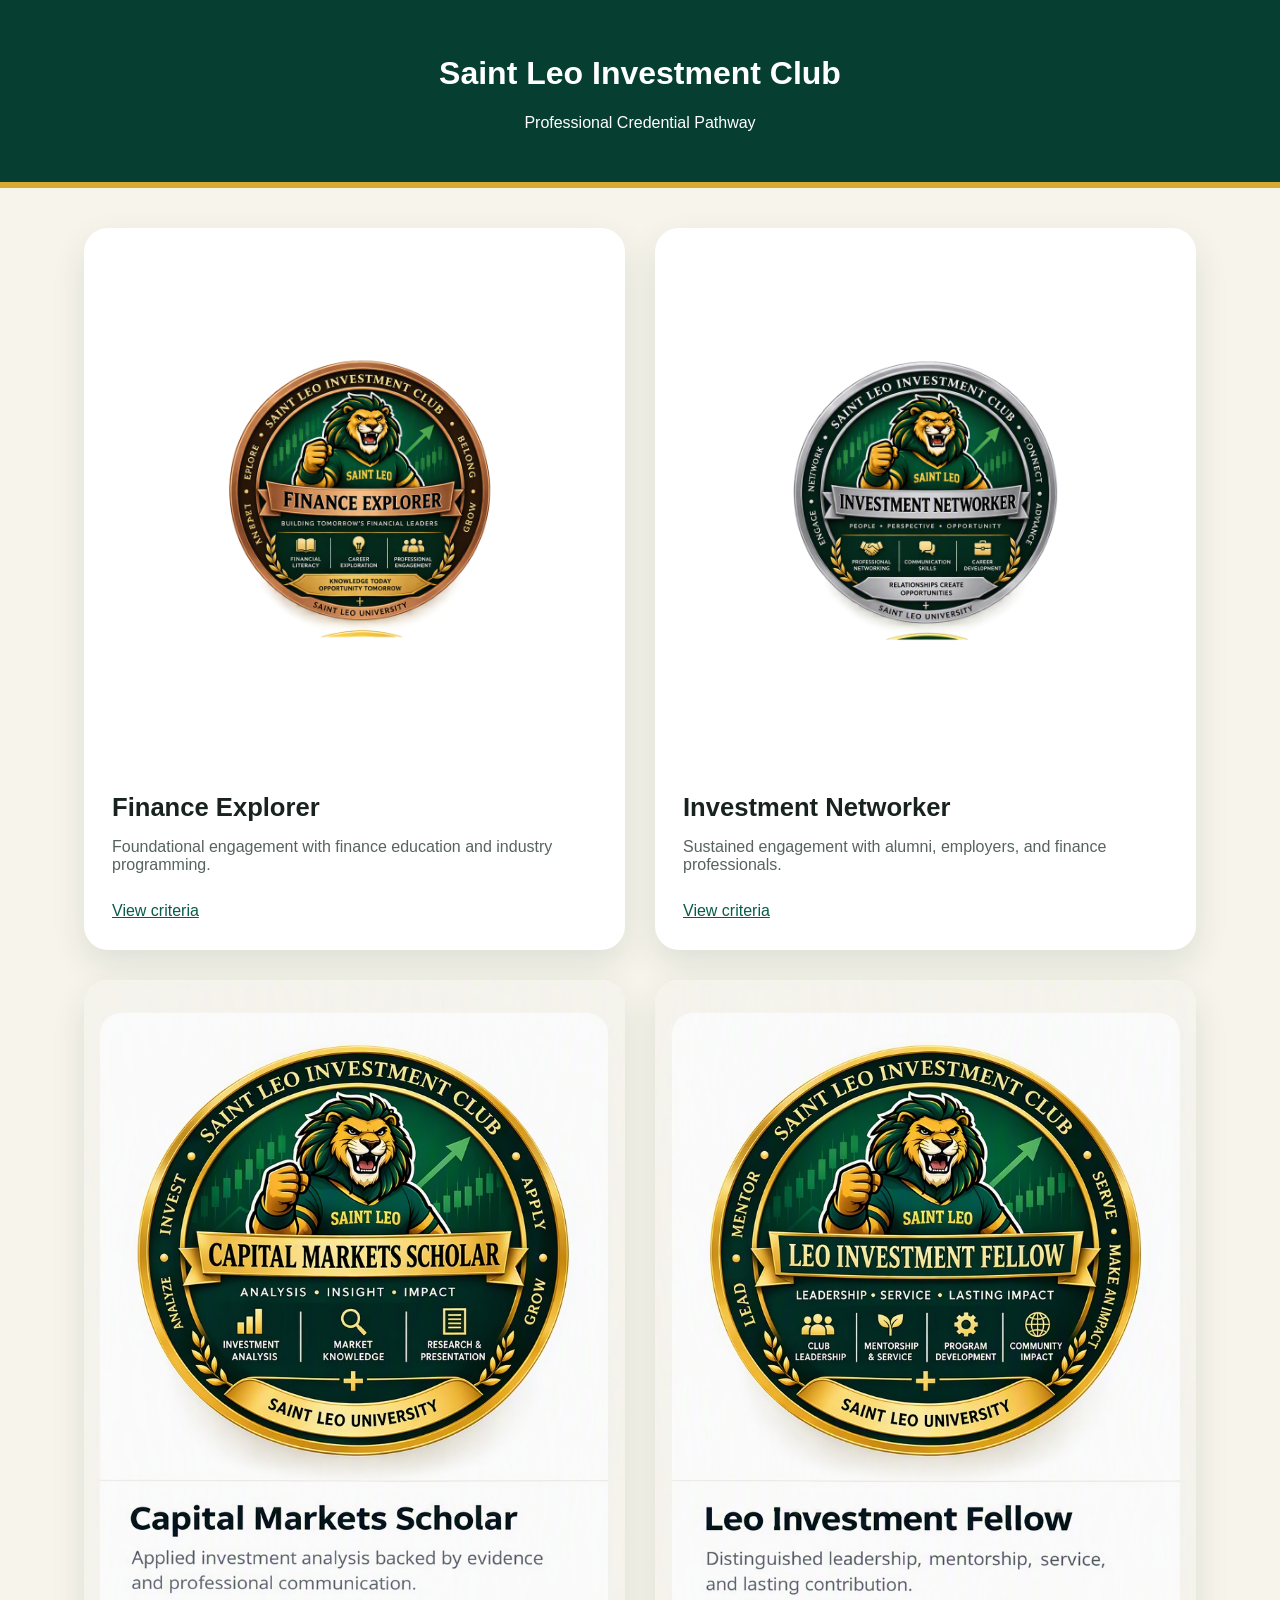
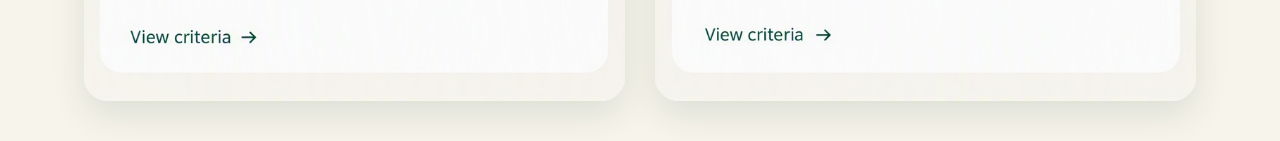
==== index.html @ 8f91372f "Add files via upload" ====
<!doctype html><html><head><meta charset="utf-8"><meta name="viewport" content="width=device-width,initial-scale=1"><title>Saint Leo Investment Club Credentials</title><link rel="stylesheet" href="assets/css/style.css?v=31"></head><body><header class="site-header"><h1>Saint Leo Investment Club</h1><p>Professional Credential Pathway</p></header><main><div class="credential-grid">
<article class="credential-card"><img src="assets/badges/finance-explorer-display-v31.png" alt="Finance Explorer"><div class="copy"><h3>Finance Explorer</h3><p>Foundational engagement with finance education and industry programming.</p><a href="criteria/finance-explorer.html">View criteria</a></div></article>
<article class="credential-card"><img src="assets/badges/investment-networker-display-v31.png" alt="Investment Networker"><div class="copy"><h3>Investment Networker</h3><p>Sustained engagement with alumni, employers, and finance professionals.</p><a href="criteria/investment-networker.html">View criteria</a></div></article>
<article class="credential-card"><a href="criteria/capital-markets-scholar.html"><img src="assets/badges/capital-markets-scholar-card-v31.jpg" alt="Capital Markets Scholar"></a></article>
<article class="credential-card"><a href="criteria/leo-investment-fellow.html"><img src="assets/badges/leo-investment-fellow-card-v31.jpg" alt="Leo Investment Fellow"></a></article>
</div></main></body></html>
---- assets/css/style.css ----
:root{--green:#063f31;--gold:#d8aa32;--cream:#f7f4eb;--ink:#18231f}*{box-sizing:border-box}body{margin:0;font-family:Arial,sans-serif;color:var(--ink);background:var(--cream)}a{color:#075c47}.site-header{background:var(--green);color:#fff;padding:34px 24px;text-align:center;border-bottom:6px solid var(--gold)}main{max-width:1160px;margin:auto;padding:40px 24px}.credential-grid{display:grid;grid-template-columns:repeat(2,minmax(0,1fr));gap:30px}.credential-card{background:#fff;border-radius:24px;overflow:hidden;box-shadow:0 14px 34px #063f311c}.credential-card img{display:block;width:100%;height:auto}.credential-card .copy{padding:24px 28px 30px}.credential-card h3{font-size:1.6rem;margin:0 0 10px}.credential-card p{color:#56635e;min-height:48px}.credential-page{display:grid;grid-template-columns:minmax(280px,44%) 1fr;gap:34px;align-items:center}.badge-panel img{width:100%;height:auto;display:block}.record-panel{background:var(--green);color:#fff;border-left:8px solid var(--gold);border-radius:0 28px 28px 0;padding:42px}.record-panel h1{font-family:Georgia,serif;font-size:clamp(2rem,4vw,3.4rem);margin:10px 0 28px}.label{color:var(--gold);font-weight:800;letter-spacing:.04em;text-transform:uppercase}.value{font-size:1.35rem;margin:6px 0 24px}.verification{display:grid;grid-template-columns:1fr 210px;gap:24px;align-items:center}.status{border:4px solid var(--gold);border-radius:18px;padding:26px}.status strong{font-size:2.2rem}.qr{background:#fff;border:4px solid var(--gold);border-radius:18px;padding:14px}.qr img{width:100%}.criteria{background:#fff;border-radius:20px;padding:36px;box-shadow:0 12px 28px #063f3115}.back{display:inline-block;margin-top:20px}@media(max-width:760px){.credential-grid,.credential-page,.verification{grid-template-columns:1fr}.record-panel{border-left:0;border-top:8px solid var(--gold);border-radius:0 0 24px 24px}}
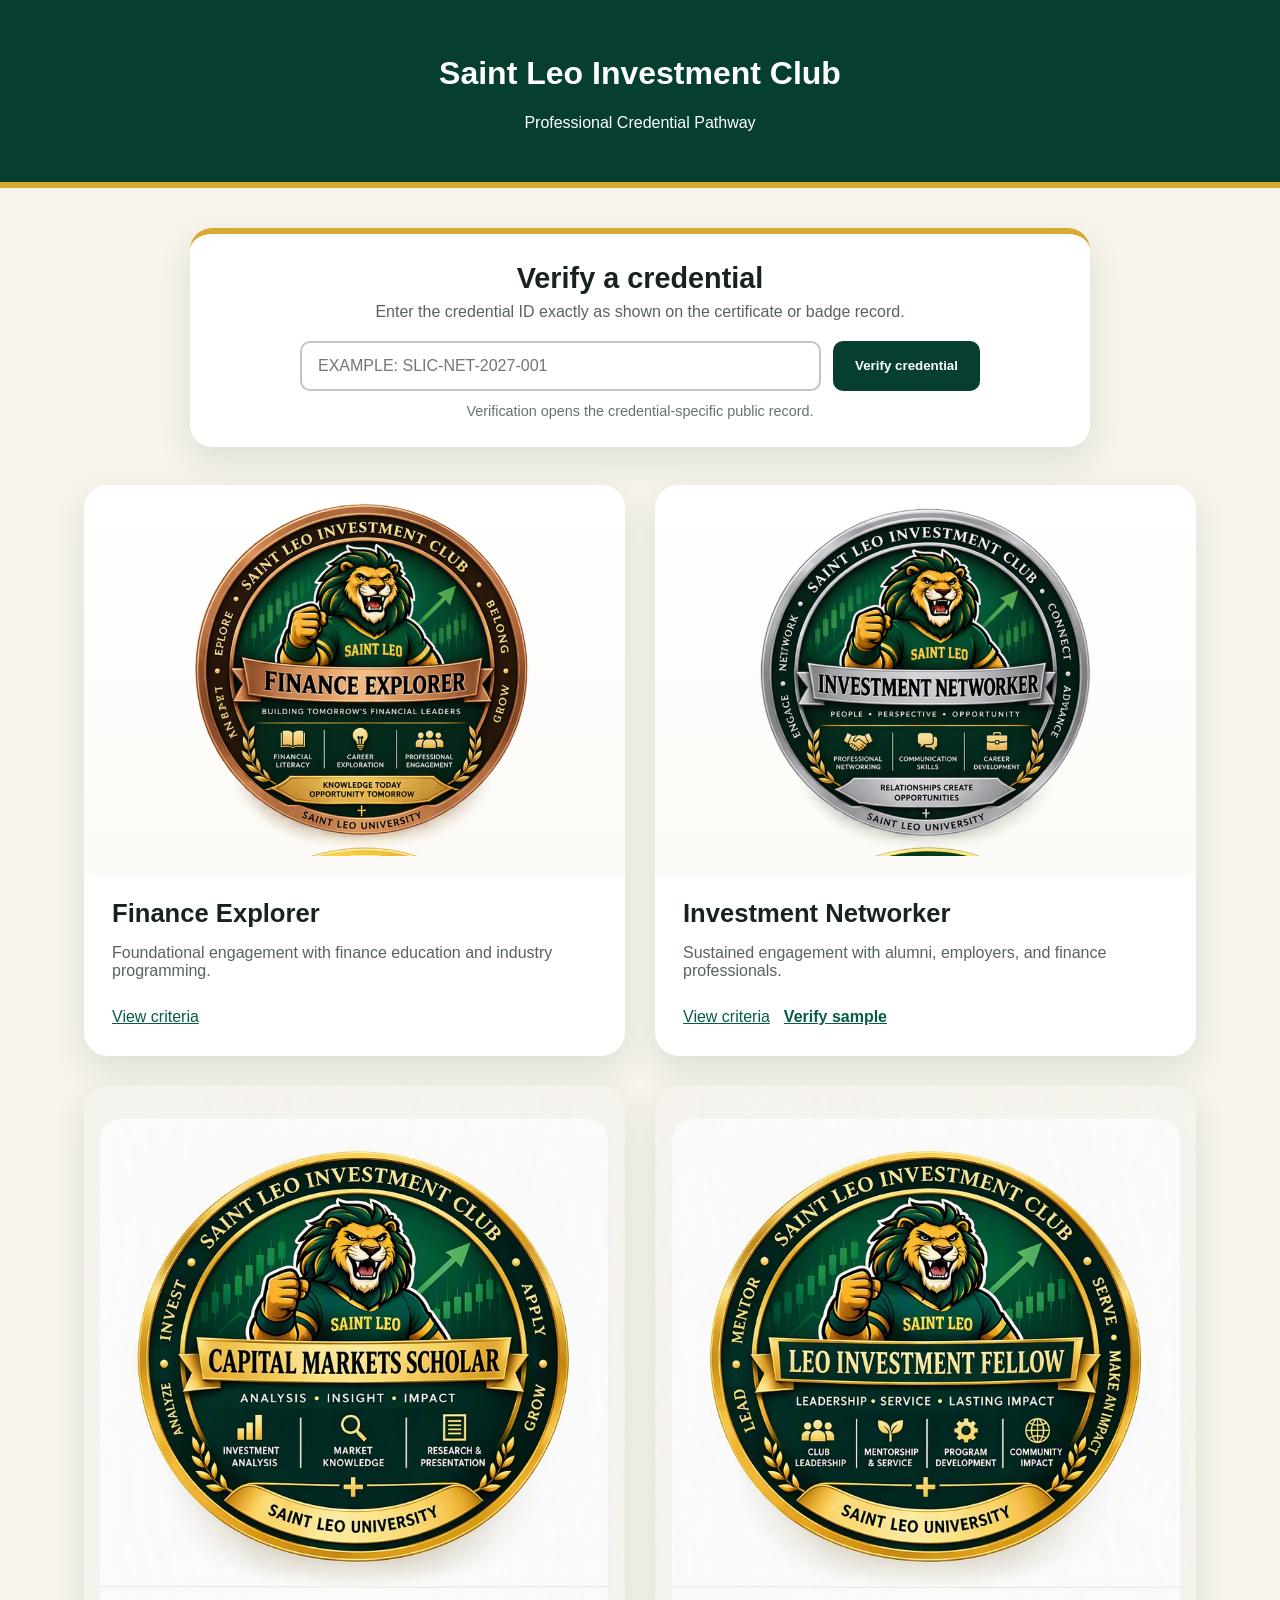
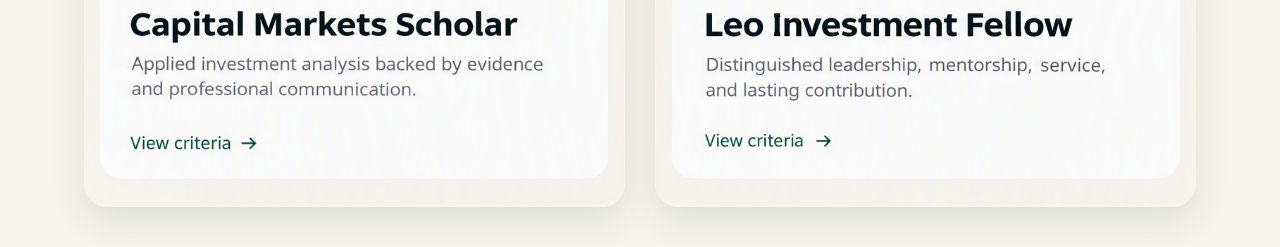
==== commit 4365e32e: "Add files via upload" ====
--- a/index.html
+++ b/index.html
@@ -1,6 +1,7 @@
-<!doctype html><html><head><meta charset="utf-8"><meta name="viewport" content="width=device-width,initial-scale=1"><title>Saint Leo Investment Club Credentials</title><link rel="stylesheet" href="assets/css/style.css?v=31"></head><body><header class="site-header"><h1>Saint Leo Investment Club</h1><p>Professional Credential Pathway</p></header><main><div class="credential-grid">
-<article class="credential-card"><img src="assets/badges/finance-explorer-display-v31.png" alt="Finance Explorer"><div class="copy"><h3>Finance Explorer</h3><p>Foundational engagement with finance education and industry programming.</p><a href="criteria/finance-explorer.html">View criteria</a></div></article>
-<article class="credential-card"><img src="assets/badges/investment-networker-display-v31.png" alt="Investment Networker"><div class="copy"><h3>Investment Networker</h3><p>Sustained engagement with alumni, employers, and finance professionals.</p><a href="criteria/investment-networker.html">View criteria</a></div></article>
-<article class="credential-card"><a href="criteria/capital-markets-scholar.html"><img src="assets/badges/capital-markets-scholar-card-v31.jpg" alt="Capital Markets Scholar"></a></article>
-<article class="credential-card"><a href="criteria/leo-investment-fellow.html"><img src="assets/badges/leo-investment-fellow-card-v31.jpg" alt="Leo Investment Fellow"></a></article>
-</div></main></body></html>
+<!DOCTYPE html>
+<html><head><meta charset="utf-8"/><meta content="width=device-width,initial-scale=1" name="viewport"/><title>Saint Leo Investment Club Credentials</title><link href="assets/css/style.css?v=31" rel="stylesheet"/></head><body><header class="site-header"><h1>Saint Leo Investment Club</h1><p>Professional Credential Pathway</p></header><main><section aria-labelledby="verify-title" class="verify-panel"><h2 id="verify-title">Verify a credential</h2><p>Enter the credential ID exactly as shown on the certificate or badge record.</p><form class="verify-form" id="verify-form"><input aria-label="Credential ID" autocomplete="off" id="credential-id" name="credential-id" placeholder="Example: SLIC-NET-2027-001" required="required" type="text"/><button type="submit">Verify credential</button></form><span class="verify-help">Verification opens the credential-specific public record.</span></section><div class="credential-grid">
+<article class="credential-card credential-card--standard"><div class="badge-stage"><img alt="Finance Explorer" src="assets/badges/finance-explorer-display-v31.png"/></div><div class="copy"><h3>Finance Explorer</h3><p>Foundational engagement with finance education and industry programming.</p><a href="criteria/finance-explorer.html">View criteria</a></div></article>
+<article class="credential-card credential-card--standard"><div class="badge-stage"><img alt="Investment Networker" src="assets/badges/investment-networker-display-v31.png"/></div><div class="copy"><h3>Investment Networker</h3><p>Sustained engagement with alumni, employers, and finance professionals.</p><a href="criteria/investment-networker.html">View criteria</a><a class="verify-link" href="credentials/SLIC-NET-2027-001.html">Verify sample</a></div></article>
+<article class="credential-card"><a aria-label="Verify Capital Markets Scholar sample credential" href="credentials/SLIC-CMS-2027-001.html"><img alt="Capital Markets Scholar" src="assets/badges/capital-markets-scholar-card-v31.jpg"/></a></article>
+<article class="credential-card"><a href="criteria/leo-investment-fellow.html"><img alt="Leo Investment Fellow" src="assets/badges/leo-investment-fellow-card-v31.jpg"/></a></article>
+</div></main><script>document.getElementById('verify-form').addEventListener('submit',function(event){event.preventDefault();var id=document.getElementById('credential-id').value.trim().toUpperCase().replace(/[^A-Z0-9-]/g,'');if(id){window.location.href='credentials/'+encodeURIComponent(id)+'.html';}});</script></body></html>
--- a/assets/css/style.css
+++ b/assets/css/style.css
@@ -1 +1,2 @@
 :root{--green:#063f31;--gold:#d8aa32;--cream:#f7f4eb;--ink:#18231f}*{box-sizing:border-box}body{margin:0;font-family:Arial,sans-serif;color:var(--ink);background:var(--cream)}a{color:#075c47}.site-header{background:var(--green);color:#fff;padding:34px 24px;text-align:center;border-bottom:6px solid var(--gold)}main{max-width:1160px;margin:auto;padding:40px 24px}.credential-grid{display:grid;grid-template-columns:repeat(2,minmax(0,1fr));gap:30px}.credential-card{background:#fff;border-radius:24px;overflow:hidden;box-shadow:0 14px 34px #063f311c}.credential-card img{display:block;width:100%;height:auto}.credential-card .copy{padding:24px 28px 30px}.credential-card h3{font-size:1.6rem;margin:0 0 10px}.credential-card p{color:#56635e;min-height:48px}.credential-page{display:grid;grid-template-columns:minmax(280px,44%) 1fr;gap:34px;align-items:center}.badge-panel img{width:100%;height:auto;display:block}.record-panel{background:var(--green);color:#fff;border-left:8px solid var(--gold);border-radius:0 28px 28px 0;padding:42px}.record-panel h1{font-family:Georgia,serif;font-size:clamp(2rem,4vw,3.4rem);margin:10px 0 28px}.label{color:var(--gold);font-weight:800;letter-spacing:.04em;text-transform:uppercase}.value{font-size:1.35rem;margin:6px 0 24px}.verification{display:grid;grid-template-columns:1fr 210px;gap:24px;align-items:center}.status{border:4px solid var(--gold);border-radius:18px;padding:26px}.status strong{font-size:2.2rem}.qr{background:#fff;border:4px solid var(--gold);border-radius:18px;padding:14px}.qr img{width:100%}.criteria{background:#fff;border-radius:20px;padding:36px;box-shadow:0 12px 28px #063f3115}.back{display:inline-block;margin-top:20px}@media(max-width:760px){.credential-grid,.credential-page,.verification{grid-template-columns:1fr}.record-panel{border-left:0;border-top:8px solid var(--gold);border-radius:0 0 24px 24px}}
+.credential-card--standard .badge-stage{height:390px;display:flex;align-items:center;justify-content:center;padding:10px;background:linear-gradient(180deg,#fff 0%,#fbfaf6 100%)}.credential-card--standard .badge-stage img{width:365px;height:365px;max-width:100%;max-height:100%;object-fit:contain}.verify-panel{max-width:900px;margin:0 auto 38px;background:#fff;border-top:6px solid var(--gold);border-radius:22px;padding:28px 30px;box-shadow:0 14px 34px #063f311c;text-align:center}.verify-panel h2{margin:0 0 8px;font-size:1.8rem}.verify-panel p{margin:0 auto 20px;color:#56635e;max-width:650px}.verify-form{display:flex;gap:12px;max-width:680px;margin:auto}.verify-form input{flex:1;min-width:0;border:2px solid #bbc8c3;border-radius:10px;padding:14px 16px;font-size:1rem;text-transform:uppercase}.verify-form button{border:0;border-radius:10px;padding:14px 22px;background:var(--green);color:#fff;font-weight:800;cursor:pointer}.verify-help{display:block;margin-top:12px;font-size:.9rem;color:#66736e}.credential-card .verify-link{display:inline-block;margin-left:14px;font-weight:700}@media(max-width:760px){.credential-card--standard .badge-stage{height:min(92vw,390px)}.credential-card--standard .badge-stage img{width:min(86vw,365px);height:min(86vw,365px)}.verify-form{flex-direction:column}}
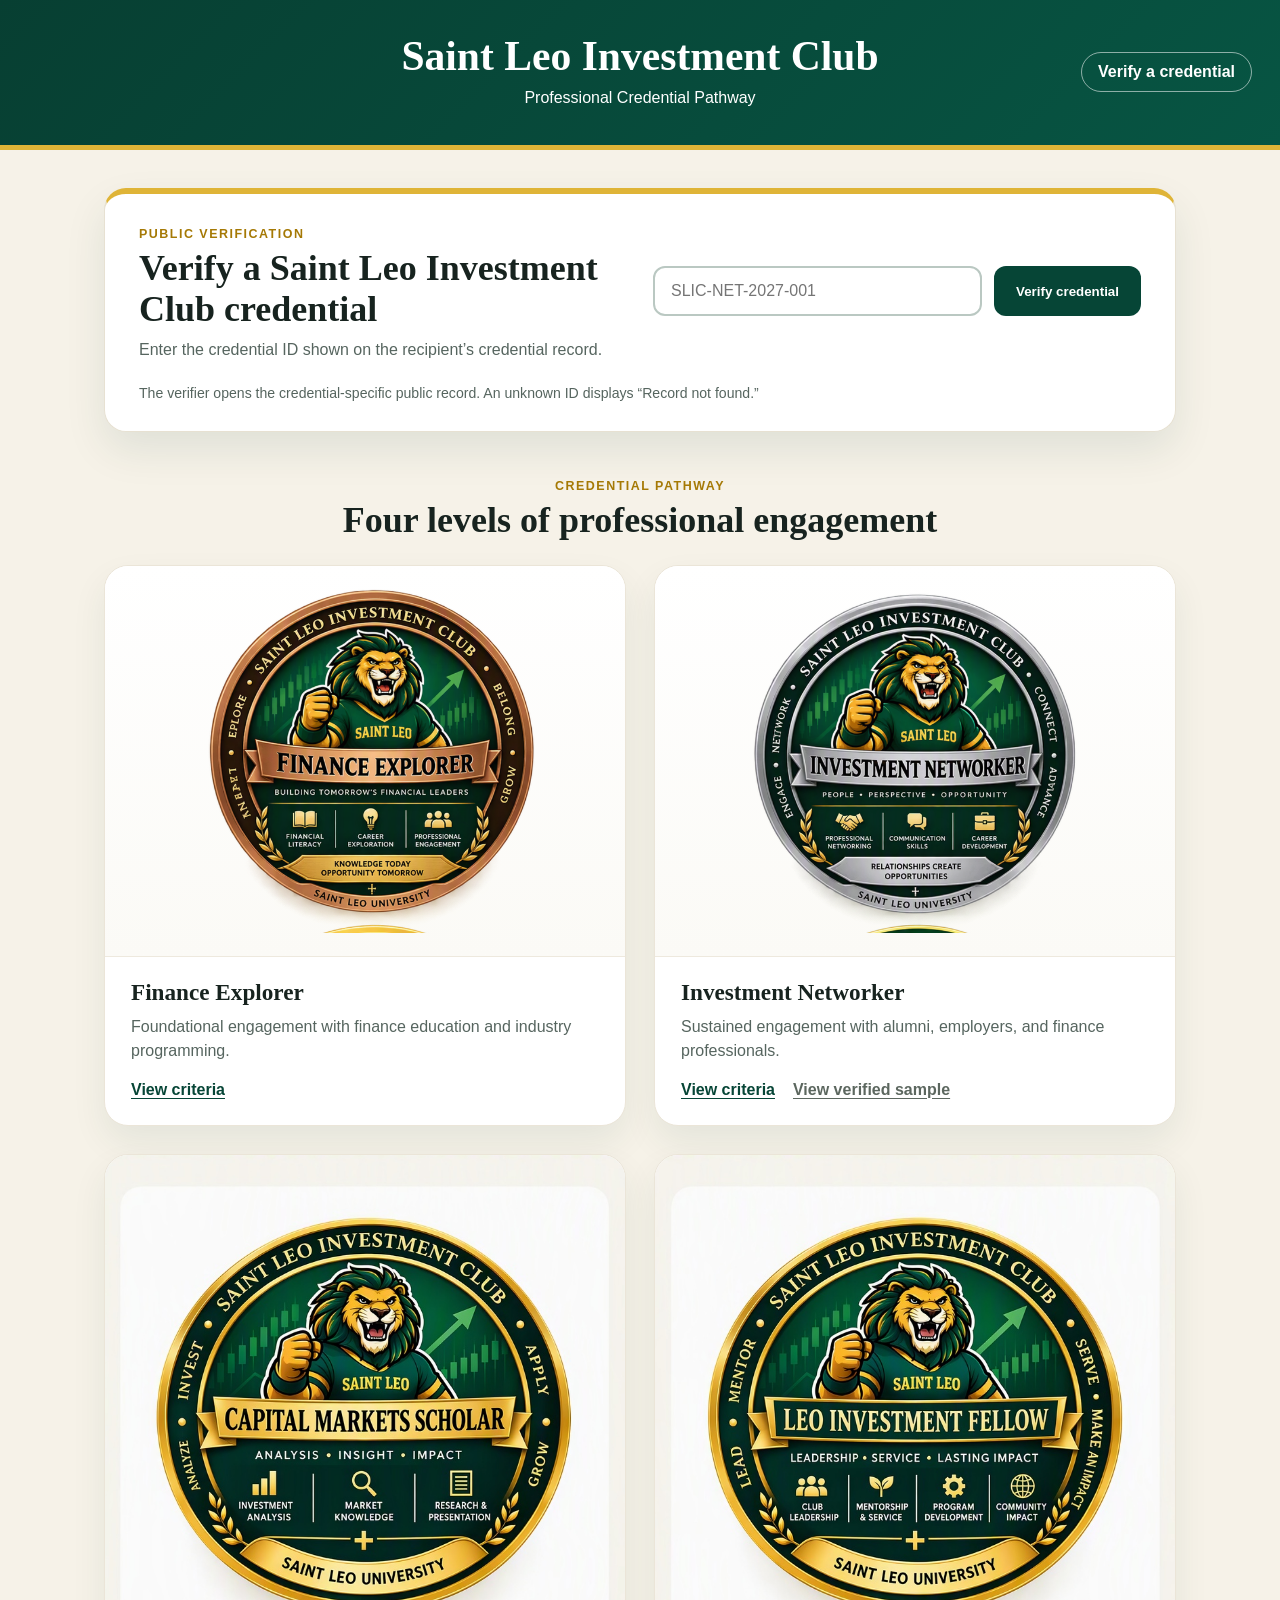
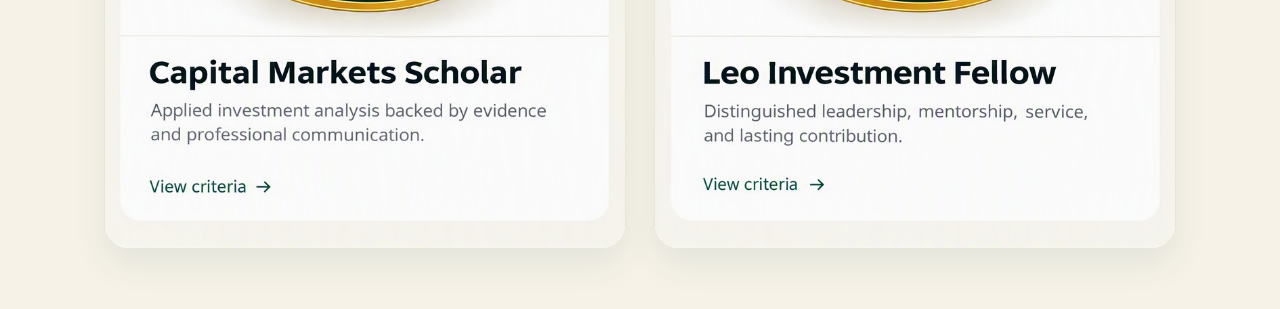
==== commit edd1026e: "Add files via upload" ====
--- a/index.html
+++ b/index.html
@@ -1,7 +1,11 @@
-<!DOCTYPE html>
-<html><head><meta charset="utf-8"/><meta content="width=device-width,initial-scale=1" name="viewport"/><title>Saint Leo Investment Club Credentials</title><link href="assets/css/style.css?v=31" rel="stylesheet"/></head><body><header class="site-header"><h1>Saint Leo Investment Club</h1><p>Professional Credential Pathway</p></header><main><section aria-labelledby="verify-title" class="verify-panel"><h2 id="verify-title">Verify a credential</h2><p>Enter the credential ID exactly as shown on the certificate or badge record.</p><form class="verify-form" id="verify-form"><input aria-label="Credential ID" autocomplete="off" id="credential-id" name="credential-id" placeholder="Example: SLIC-NET-2027-001" required="required" type="text"/><button type="submit">Verify credential</button></form><span class="verify-help">Verification opens the credential-specific public record.</span></section><div class="credential-grid">
-<article class="credential-card credential-card--standard"><div class="badge-stage"><img alt="Finance Explorer" src="assets/badges/finance-explorer-display-v31.png"/></div><div class="copy"><h3>Finance Explorer</h3><p>Foundational engagement with finance education and industry programming.</p><a href="criteria/finance-explorer.html">View criteria</a></div></article>
-<article class="credential-card credential-card--standard"><div class="badge-stage"><img alt="Investment Networker" src="assets/badges/investment-networker-display-v31.png"/></div><div class="copy"><h3>Investment Networker</h3><p>Sustained engagement with alumni, employers, and finance professionals.</p><a href="criteria/investment-networker.html">View criteria</a><a class="verify-link" href="credentials/SLIC-NET-2027-001.html">Verify sample</a></div></article>
-<article class="credential-card"><a aria-label="Verify Capital Markets Scholar sample credential" href="credentials/SLIC-CMS-2027-001.html"><img alt="Capital Markets Scholar" src="assets/badges/capital-markets-scholar-card-v31.jpg"/></a></article>
-<article class="credential-card"><a href="criteria/leo-investment-fellow.html"><img alt="Leo Investment Fellow" src="assets/badges/leo-investment-fellow-card-v31.jpg"/></a></article>
-</div></main><script>document.getElementById('verify-form').addEventListener('submit',function(event){event.preventDefault();var id=document.getElementById('credential-id').value.trim().toUpperCase().replace(/[^A-Z0-9-]/g,'');if(id){window.location.href='credentials/'+encodeURIComponent(id)+'.html';}});</script></body></html>
+<!doctype html><html lang="en"><head><meta charset="utf-8"><meta name="viewport" content="width=device-width,initial-scale=1"><title>Saint Leo Investment Club Credentials</title><link rel="stylesheet" href="assets/css/style.css?v=34"></head><body>
+<header class="site-header"><h1>Saint Leo Investment Club</h1><p>Professional Credential Pathway</p><a class="header-verify" href="verify.html">Verify a credential</a></header>
+<main>
+<section class="verify-hero" aria-labelledby="verify-heading"><div><span class="eyebrow">Public verification</span><h2 id="verify-heading">Verify a Saint Leo Investment Club credential</h2><p>Enter the credential ID shown on the recipient’s credential record.</p></div><form class="verify-form" id="verify-form"><label class="sr-only" for="credential-id">Credential ID</label><input id="credential-id" name="credential-id" type="text" placeholder="SLIC-NET-2027-001" autocomplete="off" required><button type="submit">Verify credential</button></form><p class="verify-note" id="verify-note">The verifier opens the credential-specific public record. An unknown ID displays “Record not found.”</p></section>
+<section class="pathway" aria-labelledby="pathway-heading"><div class="section-heading"><span class="eyebrow">Credential pathway</span><h2 id="pathway-heading">Four levels of professional engagement</h2></div><div class="credential-grid">
+<article class="credential-card top-card"><div class="badge-stage"><img class="badge badge-finance" src="assets/badges/finance-explorer-display-v31.png" alt="Finance Explorer badge"></div><div class="copy"><h3>Finance Explorer</h3><p>Foundational engagement with finance education and industry programming.</p><div class="card-actions"><a href="criteria/finance-explorer.html">View criteria</a></div></div></article>
+<article class="credential-card top-card"><div class="badge-stage"><img class="badge badge-networker" src="assets/badges/investment-networker-display-v31.png" alt="Investment Networker badge"></div><div class="copy"><h3>Investment Networker</h3><p>Sustained engagement with alumni, employers, and finance professionals.</p><div class="card-actions"><a href="criteria/investment-networker.html">View criteria</a><a class="secondary" href="credentials/SLIC-NET-2027-001.html">View verified sample</a></div></div></article>
+<article class="credential-card artwork-card"><a href="credentials/SLIC-CMS-2027-001.html" aria-label="View verified Capital Markets Scholar sample"><img src="assets/badges/capital-markets-scholar-card-v31.jpg" alt="Capital Markets Scholar credential card"></a></article>
+<article class="credential-card artwork-card"><a href="criteria/leo-investment-fellow.html"><img src="assets/badges/leo-investment-fellow-card-v31.jpg" alt="Leo Investment Fellow credential card"></a></article>
+</div></section></main>
+<script>document.getElementById('verify-form').addEventListener('submit',function(e){e.preventDefault();const id=document.getElementById('credential-id').value.trim().toUpperCase().replace(/[^A-Z0-9-]/g,'');if(id){location.href='credentials/'+encodeURIComponent(id)+'.html';}});</script></body></html>
--- a/assets/css/style.css
+++ b/assets/css/style.css
@@ -1,2 +1 @@
-:root{--green:#063f31;--gold:#d8aa32;--cream:#f7f4eb;--ink:#18231f}*{box-sizing:border-box}body{margin:0;font-family:Arial,sans-serif;color:var(--ink);background:var(--cream)}a{color:#075c47}.site-header{background:var(--green);color:#fff;padding:34px 24px;text-align:center;border-bottom:6px solid var(--gold)}main{max-width:1160px;margin:auto;padding:40px 24px}.credential-grid{display:grid;grid-template-columns:repeat(2,minmax(0,1fr));gap:30px}.credential-card{background:#fff;border-radius:24px;overflow:hidden;box-shadow:0 14px 34px #063f311c}.credential-card img{display:block;width:100%;height:auto}.credential-card .copy{padding:24px 28px 30px}.credential-card h3{font-size:1.6rem;margin:0 0 10px}.credential-card p{color:#56635e;min-height:48px}.credential-page{display:grid;grid-template-columns:minmax(280px,44%) 1fr;gap:34px;align-items:center}.badge-panel img{width:100%;height:auto;display:block}.record-panel{background:var(--green);color:#fff;border-left:8px solid var(--gold);border-radius:0 28px 28px 0;padding:42px}.record-panel h1{font-family:Georgia,serif;font-size:clamp(2rem,4vw,3.4rem);margin:10px 0 28px}.label{color:var(--gold);font-weight:800;letter-spacing:.04em;text-transform:uppercase}.value{font-size:1.35rem;margin:6px 0 24px}.verification{display:grid;grid-template-columns:1fr 210px;gap:24px;align-items:center}.status{border:4px solid var(--gold);border-radius:18px;padding:26px}.status strong{font-size:2.2rem}.qr{background:#fff;border:4px solid var(--gold);border-radius:18px;padding:14px}.qr img{width:100%}.criteria{background:#fff;border-radius:20px;padding:36px;box-shadow:0 12px 28px #063f3115}.back{display:inline-block;margin-top:20px}@media(max-width:760px){.credential-grid,.credential-page,.verification{grid-template-columns:1fr}.record-panel{border-left:0;border-top:8px solid var(--gold);border-radius:0 0 24px 24px}}
-.credential-card--standard .badge-stage{height:390px;display:flex;align-items:center;justify-content:center;padding:10px;background:linear-gradient(180deg,#fff 0%,#fbfaf6 100%)}.credential-card--standard .badge-stage img{width:365px;height:365px;max-width:100%;max-height:100%;object-fit:contain}.verify-panel{max-width:900px;margin:0 auto 38px;background:#fff;border-top:6px solid var(--gold);border-radius:22px;padding:28px 30px;box-shadow:0 14px 34px #063f311c;text-align:center}.verify-panel h2{margin:0 0 8px;font-size:1.8rem}.verify-panel p{margin:0 auto 20px;color:#56635e;max-width:650px}.verify-form{display:flex;gap:12px;max-width:680px;margin:auto}.verify-form input{flex:1;min-width:0;border:2px solid #bbc8c3;border-radius:10px;padding:14px 16px;font-size:1rem;text-transform:uppercase}.verify-form button{border:0;border-radius:10px;padding:14px 22px;background:var(--green);color:#fff;font-weight:800;cursor:pointer}.verify-help{display:block;margin-top:12px;font-size:.9rem;color:#66736e}.credential-card .verify-link{display:inline-block;margin-left:14px;font-weight:700}@media(max-width:760px){.credential-card--standard .badge-stage{height:min(92vw,390px)}.credential-card--standard .badge-stage img{width:min(86vw,365px);height:min(86vw,365px)}.verify-form{flex-direction:column}}
+:root{--green:#064536;--green2:#0b5a46;--gold:#dfb437;--cream:#f6f2e8;--ink:#17231f;--muted:#56655f;--white:#fff}*{box-sizing:border-box}html{scroll-behavior:smooth}body{margin:0;background:var(--cream);color:var(--ink);font-family:Inter,Arial,sans-serif}a{color:var(--green);font-weight:750;text-underline-offset:3px}.site-header{position:relative;background:linear-gradient(135deg,#073f32,#075543);color:#fff;text-align:center;padding:34px 24px 38px;border-bottom:5px solid var(--gold)}.site-header h1{margin:0;font:700 clamp(1.8rem,4vw,2.6rem)/1.1 Georgia,serif}.site-header p{margin:9px 0 0}.header-verify{position:absolute;right:28px;top:50%;transform:translateY(-50%);color:#fff;border:1px solid #ffffff8a;border-radius:999px;padding:10px 16px;text-decoration:none}main{max-width:1120px;margin:auto;padding:38px 24px 60px}.eyebrow{color:#a57905;font-size:.78rem;letter-spacing:.12em;text-transform:uppercase;font-weight:850}.verify-hero,.verify-page{background:#fff;border:1px solid #e7e1d2;border-top:6px solid var(--gold);border-radius:22px;box-shadow:0 18px 42px #063f3118;padding:30px 34px}.verify-hero{display:grid;grid-template-columns:1fr 1fr;gap:26px;align-items:center;margin-bottom:44px}.verify-hero h2,.verify-page h2,.section-heading h2{font:700 clamp(1.7rem,3vw,2.25rem)/1.15 Georgia,serif;margin:6px 0 10px}.verify-hero p,.verify-page p{color:var(--muted);margin:0}.verify-form{display:flex;gap:12px}.verify-form input{flex:1;min-width:0;border:2px solid #bac8c2;border-radius:12px;padding:14px 16px;font-size:1rem;text-transform:uppercase}.verify-form input:focus{outline:3px solid #dfb43755;border-color:var(--green)}.verify-form button{border:0;border-radius:12px;background:var(--green);color:#fff;font-weight:850;padding:14px 22px;cursor:pointer}.verify-note{grid-column:1/-1!important;font-size:.88rem!important}.verify-page{max-width:800px;margin:30px auto}.verify-page .verify-form{margin-top:24px}.section-heading{text-align:center;margin-bottom:24px}.credential-grid{display:grid;grid-template-columns:repeat(2,minmax(0,1fr));gap:28px}.credential-card{background:#fff;border:1px solid #ebe5d8;border-radius:24px;overflow:hidden;box-shadow:0 16px 35px #063f3113}.top-card{display:flex;flex-direction:column}.badge-stage{height:390px;display:flex;align-items:center;justify-content:center;padding:10px;background:linear-gradient(180deg,#fff,#fbfaf6)}.badge-stage .badge{display:block;object-fit:contain;width:360px;height:360px;max-width:96%;max-height:96%}.badge-stage .badge-networker{width:372px;height:372px}.copy{border-top:1px solid #eee9de;padding:22px 26px 26px}.copy h3{font:700 1.45rem/1.2 Georgia,serif;margin:0 0 8px}.copy p{color:var(--muted);line-height:1.5;min-height:48px;margin:0 0 18px}.card-actions{display:flex;gap:18px;flex-wrap:wrap}.card-actions .secondary{color:#5c675f}.artwork-card img{width:100%;height:auto;display:block}.credential-page{display:grid;grid-template-columns:minmax(300px,44%) 1fr;gap:34px;align-items:center}.badge-panel img{display:block;width:100%;height:auto}.record-panel{background:var(--green);color:#fff;padding:40px;border-left:8px solid var(--gold);border-radius:0 26px 26px 0}.record-panel h1{font:700 clamp(2rem,4vw,3.4rem)/1.1 Georgia,serif;margin:10px 0 28px}.label{color:var(--gold);font-weight:850;letter-spacing:.05em;text-transform:uppercase}.value{font-size:1.25rem;margin:6px 0 22px}.verification{display:grid;grid-template-columns:1fr 190px;gap:20px;align-items:center}.status{border:3px solid var(--gold);border-radius:16px;padding:24px}.status strong{font-size:2rem}.qr{background:#fff;border:3px solid var(--gold);border-radius:16px;padding:12px}.qr img{width:100%}.criteria{background:#fff;border-radius:20px;padding:36px;box-shadow:0 12px 28px #063f3115}.sr-only{position:absolute;width:1px;height:1px;padding:0;margin:-1px;overflow:hidden;clip:rect(0,0,0,0);white-space:nowrap;border:0}@media(max-width:820px){.header-verify{position:static;display:inline-block;transform:none;margin-top:18px}.verify-hero,.credential-grid,.credential-page,.verification{grid-template-columns:1fr}.verify-form{flex-direction:column}.badge-stage{height:min(92vw,390px)}.record-panel{border-left:0;border-top:8px solid var(--gold);border-radius:0 0 24px 24px}}
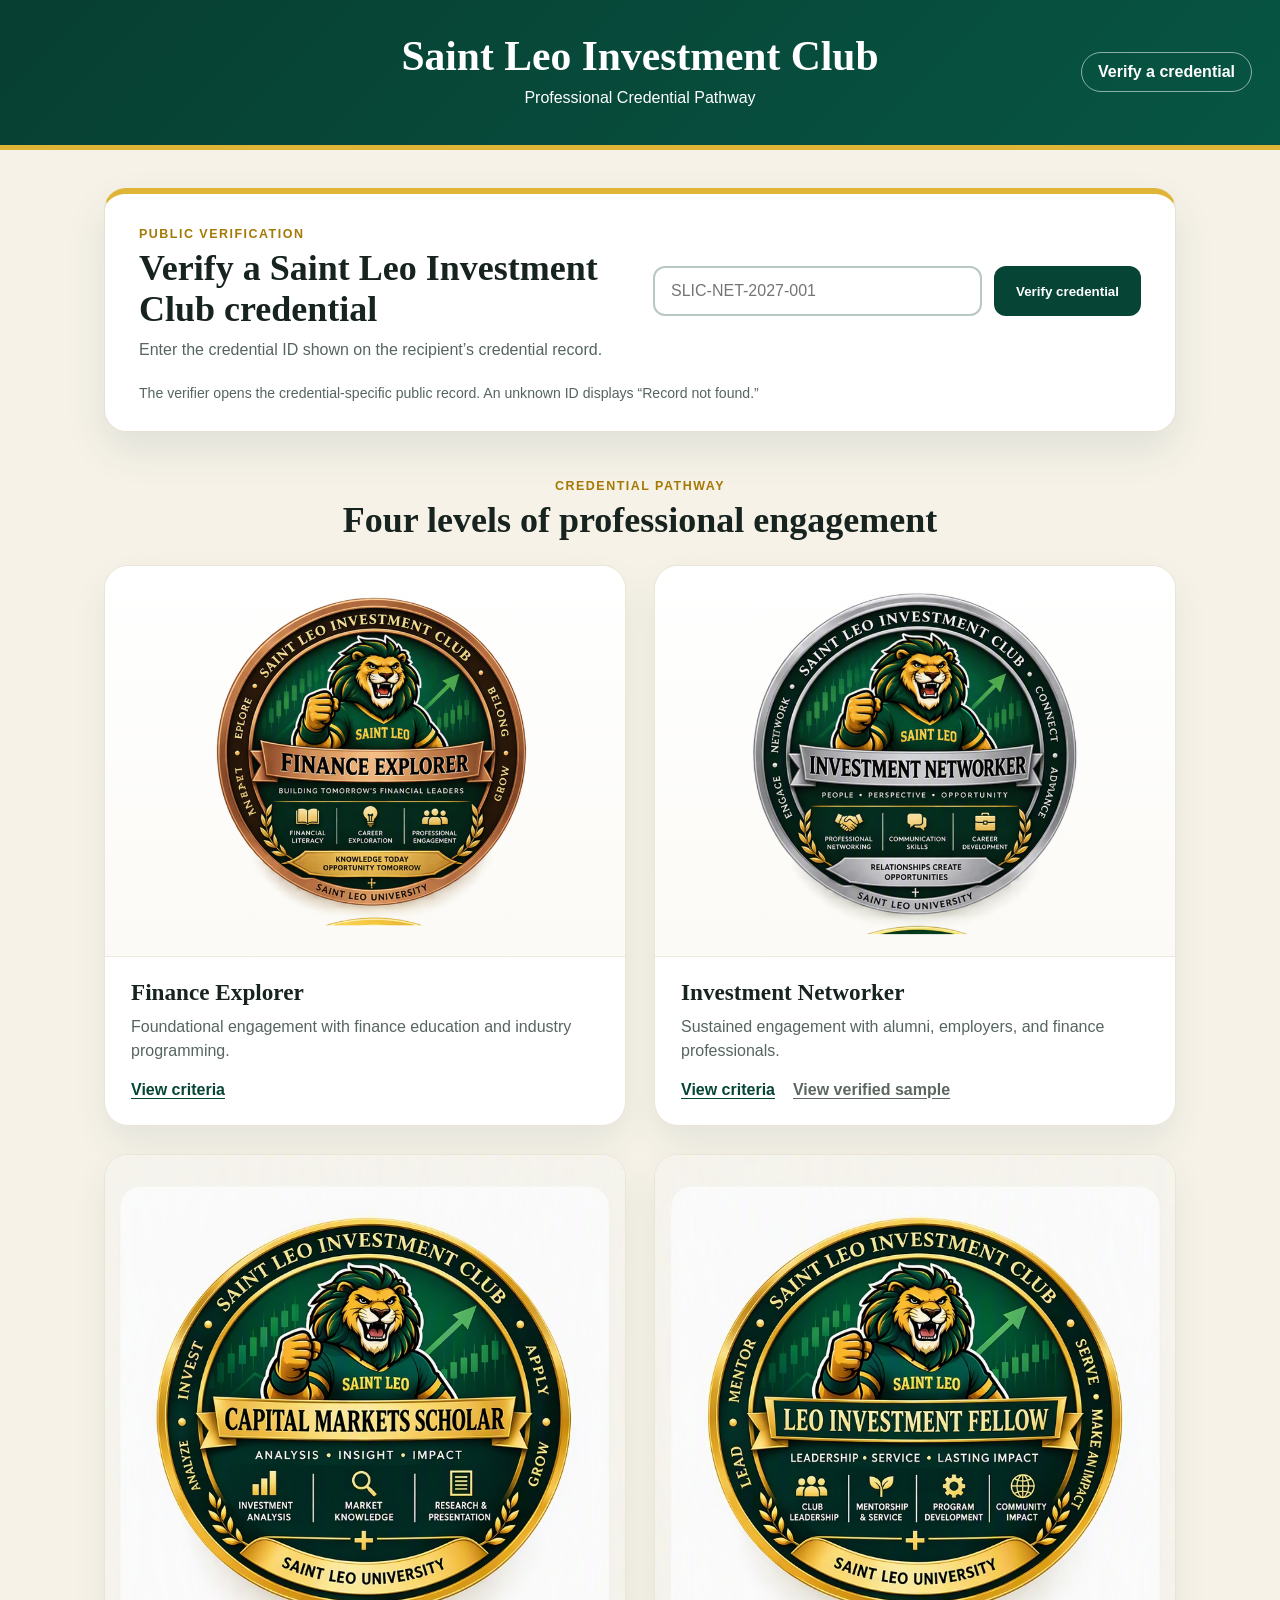
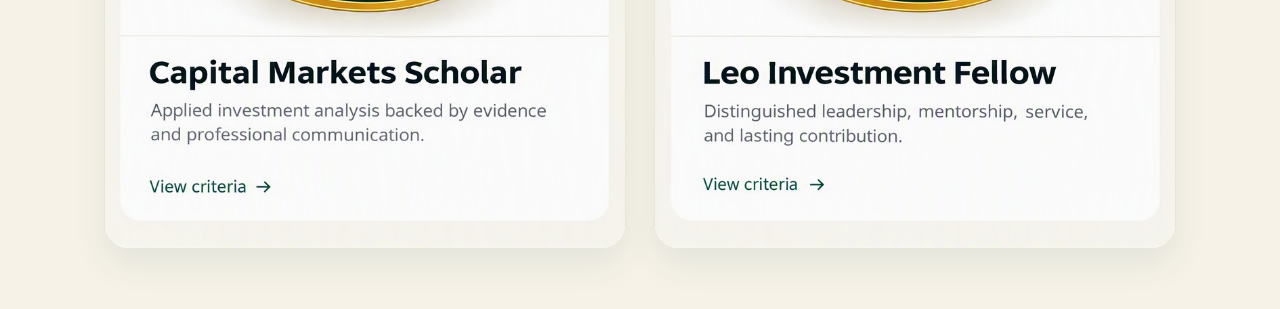
==== commit 01a51a9a: "Add files via upload" ====
--- a/index.html
+++ b/index.html
@@ -1,4 +1,4 @@
-<!doctype html><html lang="en"><head><meta charset="utf-8"><meta name="viewport" content="width=device-width,initial-scale=1"><title>Saint Leo Investment Club Credentials</title><link rel="stylesheet" href="assets/css/style.css?v=34"></head><body>
+<!doctype html><html lang="en"><head><meta charset="utf-8"><meta name="viewport" content="width=device-width,initial-scale=1"><title>Saint Leo Investment Club Credentials</title><link rel="stylesheet" href="assets/css/style.css?v=35"></head><body>
 <header class="site-header"><h1>Saint Leo Investment Club</h1><p>Professional Credential Pathway</p><a class="header-verify" href="verify.html">Verify a credential</a></header>
 <main>
 <section class="verify-hero" aria-labelledby="verify-heading"><div><span class="eyebrow">Public verification</span><h2 id="verify-heading">Verify a Saint Leo Investment Club credential</h2><p>Enter the credential ID shown on the recipient’s credential record.</p></div><form class="verify-form" id="verify-form"><label class="sr-only" for="credential-id">Credential ID</label><input id="credential-id" name="credential-id" type="text" placeholder="SLIC-NET-2027-001" autocomplete="off" required><button type="submit">Verify credential</button></form><p class="verify-note" id="verify-note">The verifier opens the credential-specific public record. An unknown ID displays “Record not found.”</p></section>
--- a/assets/css/style.css
+++ b/assets/css/style.css
@@ -1 +1,5 @@
 :root{--green:#064536;--green2:#0b5a46;--gold:#dfb437;--cream:#f6f2e8;--ink:#17231f;--muted:#56655f;--white:#fff}*{box-sizing:border-box}html{scroll-behavior:smooth}body{margin:0;background:var(--cream);color:var(--ink);font-family:Inter,Arial,sans-serif}a{color:var(--green);font-weight:750;text-underline-offset:3px}.site-header{position:relative;background:linear-gradient(135deg,#073f32,#075543);color:#fff;text-align:center;padding:34px 24px 38px;border-bottom:5px solid var(--gold)}.site-header h1{margin:0;font:700 clamp(1.8rem,4vw,2.6rem)/1.1 Georgia,serif}.site-header p{margin:9px 0 0}.header-verify{position:absolute;right:28px;top:50%;transform:translateY(-50%);color:#fff;border:1px solid #ffffff8a;border-radius:999px;padding:10px 16px;text-decoration:none}main{max-width:1120px;margin:auto;padding:38px 24px 60px}.eyebrow{color:#a57905;font-size:.78rem;letter-spacing:.12em;text-transform:uppercase;font-weight:850}.verify-hero,.verify-page{background:#fff;border:1px solid #e7e1d2;border-top:6px solid var(--gold);border-radius:22px;box-shadow:0 18px 42px #063f3118;padding:30px 34px}.verify-hero{display:grid;grid-template-columns:1fr 1fr;gap:26px;align-items:center;margin-bottom:44px}.verify-hero h2,.verify-page h2,.section-heading h2{font:700 clamp(1.7rem,3vw,2.25rem)/1.15 Georgia,serif;margin:6px 0 10px}.verify-hero p,.verify-page p{color:var(--muted);margin:0}.verify-form{display:flex;gap:12px}.verify-form input{flex:1;min-width:0;border:2px solid #bac8c2;border-radius:12px;padding:14px 16px;font-size:1rem;text-transform:uppercase}.verify-form input:focus{outline:3px solid #dfb43755;border-color:var(--green)}.verify-form button{border:0;border-radius:12px;background:var(--green);color:#fff;font-weight:850;padding:14px 22px;cursor:pointer}.verify-note{grid-column:1/-1!important;font-size:.88rem!important}.verify-page{max-width:800px;margin:30px auto}.verify-page .verify-form{margin-top:24px}.section-heading{text-align:center;margin-bottom:24px}.credential-grid{display:grid;grid-template-columns:repeat(2,minmax(0,1fr));gap:28px}.credential-card{background:#fff;border:1px solid #ebe5d8;border-radius:24px;overflow:hidden;box-shadow:0 16px 35px #063f3113}.top-card{display:flex;flex-direction:column}.badge-stage{height:390px;display:flex;align-items:center;justify-content:center;padding:10px;background:linear-gradient(180deg,#fff,#fbfaf6)}.badge-stage .badge{display:block;object-fit:contain;width:360px;height:360px;max-width:96%;max-height:96%}.badge-stage .badge-networker{width:372px;height:372px}.copy{border-top:1px solid #eee9de;padding:22px 26px 26px}.copy h3{font:700 1.45rem/1.2 Georgia,serif;margin:0 0 8px}.copy p{color:var(--muted);line-height:1.5;min-height:48px;margin:0 0 18px}.card-actions{display:flex;gap:18px;flex-wrap:wrap}.card-actions .secondary{color:#5c675f}.artwork-card img{width:100%;height:auto;display:block}.credential-page{display:grid;grid-template-columns:minmax(300px,44%) 1fr;gap:34px;align-items:center}.badge-panel img{display:block;width:100%;height:auto}.record-panel{background:var(--green);color:#fff;padding:40px;border-left:8px solid var(--gold);border-radius:0 26px 26px 0}.record-panel h1{font:700 clamp(2rem,4vw,3.4rem)/1.1 Georgia,serif;margin:10px 0 28px}.label{color:var(--gold);font-weight:850;letter-spacing:.05em;text-transform:uppercase}.value{font-size:1.25rem;margin:6px 0 22px}.verification{display:grid;grid-template-columns:1fr 190px;gap:20px;align-items:center}.status{border:3px solid var(--gold);border-radius:16px;padding:24px}.status strong{font-size:2rem}.qr{background:#fff;border:3px solid var(--gold);border-radius:16px;padding:12px}.qr img{width:100%}.criteria{background:#fff;border-radius:20px;padding:36px;box-shadow:0 12px 28px #063f3115}.sr-only{position:absolute;width:1px;height:1px;padding:0;margin:-1px;overflow:hidden;clip:rect(0,0,0,0);white-space:nowrap;border:0}@media(max-width:820px){.header-verify{position:static;display:inline-block;transform:none;margin-top:18px}.verify-hero,.credential-grid,.credential-page,.verification{grid-template-columns:1fr}.verify-form{flex-direction:column}.badge-stage{height:min(92vw,390px)}.record-panel{border-left:0;border-top:8px solid var(--gold);border-radius:0 0 24px 24px}}
+/* v35 exact upper-tier sizing */
+.badge-stage .badge,.badge-stage .badge-networker{width:370px;height:370px;max-width:96%;max-height:96%;object-fit:contain}
+/* v35 premium credential record */
+.verification-body{background:radial-gradient(circle at 80% 0,#e9dfbd 0,transparent 26%),linear-gradient(180deg,#f7f4eb,#eee8d9);min-height:100vh}.verification-header{height:86px;background:#063f31;color:#fff;border-bottom:5px solid var(--gold);display:flex;align-items:center;justify-content:space-between;padding:0 max(28px,calc((100vw - 1240px)/2));box-shadow:0 10px 30px #032d241c}.verification-header .brand{color:#fff;text-decoration:none;font:700 1.35rem Georgia,serif}.verification-header .header-verify{position:static;transform:none}.verification-main{max-width:1240px;padding-top:54px}.verification-shell{display:grid;grid-template-columns:36% 1fr 230px;background:#fff;border:1px solid #ded7c5;border-radius:30px;overflow:hidden;box-shadow:0 28px 70px #063f3126;min-height:620px}.verification-badge{background:linear-gradient(145deg,#0a5b47,#063f31);display:flex;align-items:center;justify-content:center;padding:34px;position:relative}.verification-badge:after{content:"";position:absolute;inset:18px;border:1px solid #e2b73d66;border-radius:22px}.verification-badge img{position:relative;z-index:1;width:100%;height:auto;object-fit:contain;filter:drop-shadow(0 20px 24px #0005)}.verification-content{padding:56px 44px 46px}.verified-pill{display:inline-flex;align-items:center;gap:9px;background:#e5f5ed;color:#07553e;border:1px solid #99d1bc;border-radius:999px;padding:8px 14px;font-weight:850;font-size:.82rem;text-transform:uppercase;letter-spacing:.05em}.checkmark{display:inline-grid;place-items:center;width:22px;height:22px;background:#087052;color:#fff;border-radius:50%}.credential-kicker{margin:24px 0 6px;color:#9a7308;font-weight:800;text-transform:uppercase;letter-spacing:.08em;font-size:.76rem}.verification-content h1{font:700 clamp(2rem,4vw,3.2rem)/1.06 Georgia,serif;margin:0;color:#12251f}.awarded-label{margin:30px 0 4px;color:#6b756f;text-transform:uppercase;letter-spacing:.09em;font-weight:800;font-size:.74rem}.verification-content h2{font:700 clamp(1.65rem,3vw,2.35rem)/1.1 Georgia,serif;margin:0 0 30px}.credential-facts{display:grid;grid-template-columns:1fr 1fr;border-top:1px solid #e6e1d5;border-left:1px solid #e6e1d5}.credential-facts div{padding:18px;border-right:1px solid #e6e1d5;border-bottom:1px solid #e6e1d5}.credential-facts span{display:block;color:#78827d;font-size:.72rem;text-transform:uppercase;letter-spacing:.08em;font-weight:800;margin-bottom:6px}.credential-facts strong{font-size:.99rem;overflow-wrap:anywhere}.active-status{color:#087052}.verification-actions{display:flex;align-items:center;gap:24px;margin-top:30px}.primary-action{display:inline-block;background:#073f32;color:#fff;text-decoration:none;padding:13px 18px;border-radius:10px}.text-action{font-weight:750}.verification-proof{background:#f5f0e3;border-left:1px solid #ded7c5;padding:42px 26px;text-align:center}.proof-title{text-transform:uppercase;letter-spacing:.08em;font-weight:850;color:#8f6a04;font-size:.75rem}.qr-frame{background:#fff;border:3px solid var(--gold);border-radius:18px;padding:14px;margin:22px auto 16px}.qr-frame img{display:block;width:100%}.verification-proof p{color:#69736e;line-height:1.45;font-size:.88rem}.proof-stamp{margin-top:30px;padding-top:22px;border-top:1px solid #d7cfba}.proof-stamp span{display:block;color:#777f7b;font-size:.72rem;text-transform:uppercase;letter-spacing:.08em}.proof-stamp strong{display:block;color:#087052;font-size:1.4rem;margin-top:6px}.trust-strip{display:grid;grid-template-columns:repeat(3,1fr);margin-top:22px;background:#073f32;color:#fff;border-radius:18px;overflow:hidden;box-shadow:0 16px 35px #063f3118}.trust-strip div{padding:22px 26px;border-right:1px solid #ffffff25}.trust-strip div:last-child{border-right:0}.trust-strip strong,.trust-strip span{display:block}.trust-strip strong{color:#f0c94e;font-size:.78rem;text-transform:uppercase;letter-spacing:.08em}.trust-strip span{margin-top:6px;overflow-wrap:anywhere}@media(max-width:980px){.verification-shell{grid-template-columns:1fr}.verification-badge{min-height:420px}.verification-badge img{max-width:420px}.verification-proof{border-left:0;border-top:1px solid #ded7c5}.qr-frame{max-width:220px}.trust-strip{grid-template-columns:1fr}.trust-strip div{border-right:0;border-bottom:1px solid #ffffff25}}@media(max-width:600px){.verification-header{height:auto;padding:20px;gap:18px;flex-direction:column}.verification-content{padding:36px 24px}.credential-facts{grid-template-columns:1fr}.verification-actions{align-items:flex-start;flex-direction:column}.verification-main{padding:24px 14px}.verification-shell{border-radius:20px}}
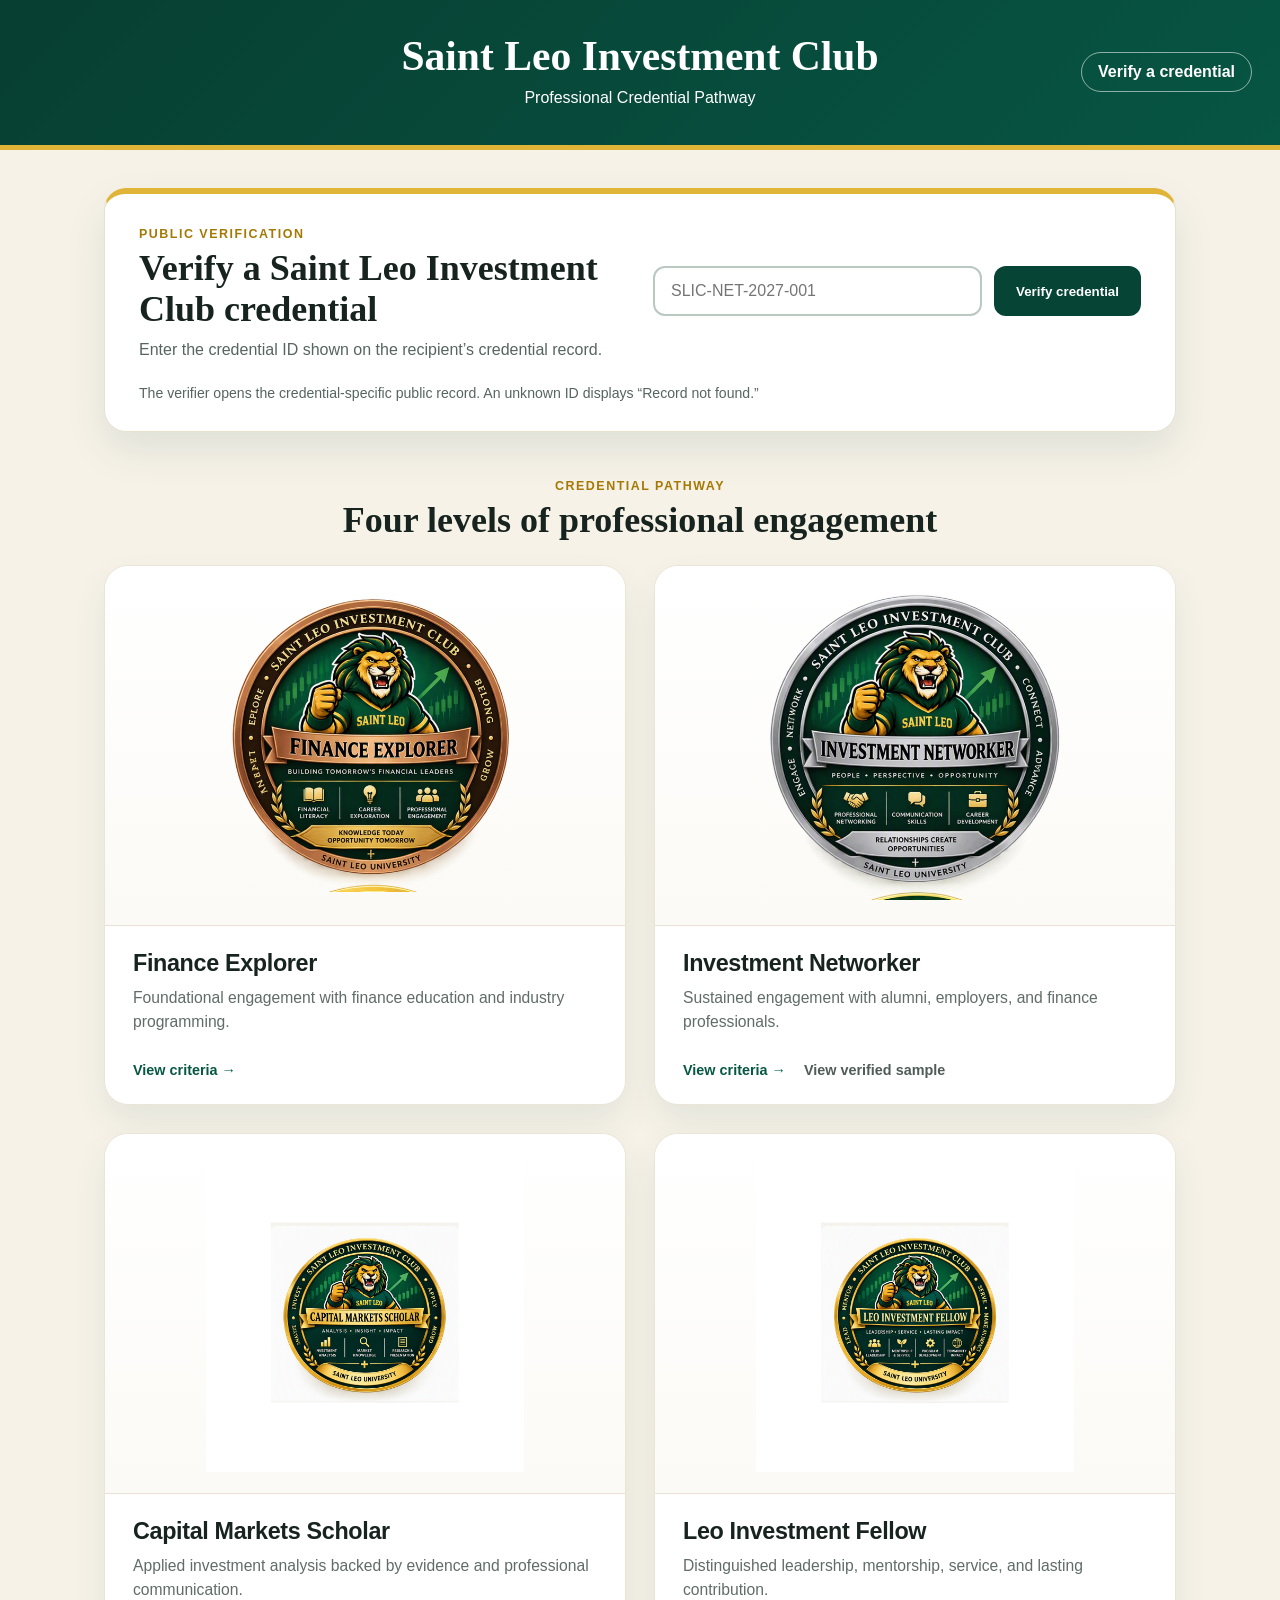
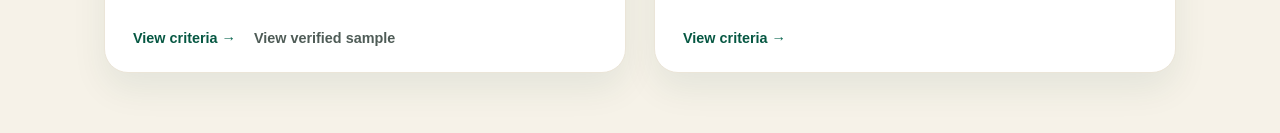
==== commit 1ab7b72f: "Add files via upload" ====
--- a/index.html
+++ b/index.html
@@ -1,11 +1,7 @@
-<!doctype html><html lang="en"><head><meta charset="utf-8"><meta name="viewport" content="width=device-width,initial-scale=1"><title>Saint Leo Investment Club Credentials</title><link rel="stylesheet" href="assets/css/style.css?v=35"></head><body>
+<!DOCTYPE html>
+<html lang="en"><head><meta charset="utf-8"/><meta content="width=device-width,initial-scale=1" name="viewport"/><title>Saint Leo Investment Club Credentials</title><link href="assets/css/style.css?v=36" rel="stylesheet"/></head><body>
 <header class="site-header"><h1>Saint Leo Investment Club</h1><p>Professional Credential Pathway</p><a class="header-verify" href="verify.html">Verify a credential</a></header>
 <main>
-<section class="verify-hero" aria-labelledby="verify-heading"><div><span class="eyebrow">Public verification</span><h2 id="verify-heading">Verify a Saint Leo Investment Club credential</h2><p>Enter the credential ID shown on the recipient’s credential record.</p></div><form class="verify-form" id="verify-form"><label class="sr-only" for="credential-id">Credential ID</label><input id="credential-id" name="credential-id" type="text" placeholder="SLIC-NET-2027-001" autocomplete="off" required><button type="submit">Verify credential</button></form><p class="verify-note" id="verify-note">The verifier opens the credential-specific public record. An unknown ID displays “Record not found.”</p></section>
-<section class="pathway" aria-labelledby="pathway-heading"><div class="section-heading"><span class="eyebrow">Credential pathway</span><h2 id="pathway-heading">Four levels of professional engagement</h2></div><div class="credential-grid">
-<article class="credential-card top-card"><div class="badge-stage"><img class="badge badge-finance" src="assets/badges/finance-explorer-display-v31.png" alt="Finance Explorer badge"></div><div class="copy"><h3>Finance Explorer</h3><p>Foundational engagement with finance education and industry programming.</p><div class="card-actions"><a href="criteria/finance-explorer.html">View criteria</a></div></div></article>
-<article class="credential-card top-card"><div class="badge-stage"><img class="badge badge-networker" src="assets/badges/investment-networker-display-v31.png" alt="Investment Networker badge"></div><div class="copy"><h3>Investment Networker</h3><p>Sustained engagement with alumni, employers, and finance professionals.</p><div class="card-actions"><a href="criteria/investment-networker.html">View criteria</a><a class="secondary" href="credentials/SLIC-NET-2027-001.html">View verified sample</a></div></div></article>
-<article class="credential-card artwork-card"><a href="credentials/SLIC-CMS-2027-001.html" aria-label="View verified Capital Markets Scholar sample"><img src="assets/badges/capital-markets-scholar-card-v31.jpg" alt="Capital Markets Scholar credential card"></a></article>
-<article class="credential-card artwork-card"><a href="criteria/leo-investment-fellow.html"><img src="assets/badges/leo-investment-fellow-card-v31.jpg" alt="Leo Investment Fellow credential card"></a></article>
-</div></section></main>
+<section aria-labelledby="verify-heading" class="verify-hero"><div><span class="eyebrow">Public verification</span><h2 id="verify-heading">Verify a Saint Leo Investment Club credential</h2><p>Enter the credential ID shown on the recipient’s credential record.</p></div><form class="verify-form" id="verify-form"><label class="sr-only" for="credential-id">Credential ID</label><input autocomplete="off" id="credential-id" name="credential-id" placeholder="SLIC-NET-2027-001" required="" type="text"/><button type="submit">Verify credential</button></form><p class="verify-note" id="verify-note">The verifier opens the credential-specific public record. An unknown ID displays “Record not found.”</p></section>
+<section aria-labelledby="pathway-heading" class="pathway"><div class="section-heading"><span class="eyebrow">Credential pathway</span><h2 id="pathway-heading">Four levels of professional engagement</h2></div><div class="credential-grid"><article class="credential-card pathway-card"><div class="pathway-visual"><img alt="Finance Explorer badge" src="assets/badges/finance-explorer-display-v31.png"/></div><div class="pathway-copy"><h3>Finance Explorer</h3><p>Foundational engagement with finance education and industry programming.</p><div class="pathway-actions"><a href="criteria/finance-explorer.html">View criteria</a></div></div></article><article class="credential-card pathway-card"><div class="pathway-visual"><img alt="Investment Networker badge" src="assets/badges/investment-networker-display-v31.png"/></div><div class="pathway-copy"><h3>Investment Networker</h3><p>Sustained engagement with alumni, employers, and finance professionals.</p><div class="pathway-actions"><a href="criteria/investment-networker.html">View criteria</a><a class="verified-link" href="credentials/SLIC-NET-2027-001.html">View verified sample</a></div></div></article><article class="credential-card pathway-card"><div class="pathway-visual"><img alt="Capital Markets Scholar badge" src="assets/badges/capital-markets-scholar-display-v31.jpg"/></div><div class="pathway-copy"><h3>Capital Markets Scholar</h3><p>Applied investment analysis backed by evidence and professional communication.</p><div class="pathway-actions"><a href="criteria/capital-markets-scholar.html">View criteria</a><a class="verified-link" href="credentials/SLIC-CMS-2027-001.html">View verified sample</a></div></div></article><article class="credential-card pathway-card"><div class="pathway-visual"><img alt="Leo Investment Fellow badge" src="assets/badges/leo-investment-fellow-display-v31.jpg"/></div><div class="pathway-copy"><h3>Leo Investment Fellow</h3><p>Distinguished leadership, mentorship, service, and lasting contribution.</p><div class="pathway-actions"><a href="criteria/leo-investment-fellow.html">View criteria</a></div></div></article></div></section></main>
 <script>document.getElementById('verify-form').addEventListener('submit',function(e){e.preventDefault();const id=document.getElementById('credential-id').value.trim().toUpperCase().replace(/[^A-Z0-9-]/g,'');if(id){location.href='credentials/'+encodeURIComponent(id)+'.html';}});</script></body></html>
--- a/assets/css/style.css
+++ b/assets/css/style.css
@@ -3,3 +3,5 @@
 .badge-stage .badge,.badge-stage .badge-networker{width:370px;height:370px;max-width:96%;max-height:96%;object-fit:contain}
 /* v35 premium credential record */
 .verification-body{background:radial-gradient(circle at 80% 0,#e9dfbd 0,transparent 26%),linear-gradient(180deg,#f7f4eb,#eee8d9);min-height:100vh}.verification-header{height:86px;background:#063f31;color:#fff;border-bottom:5px solid var(--gold);display:flex;align-items:center;justify-content:space-between;padding:0 max(28px,calc((100vw - 1240px)/2));box-shadow:0 10px 30px #032d241c}.verification-header .brand{color:#fff;text-decoration:none;font:700 1.35rem Georgia,serif}.verification-header .header-verify{position:static;transform:none}.verification-main{max-width:1240px;padding-top:54px}.verification-shell{display:grid;grid-template-columns:36% 1fr 230px;background:#fff;border:1px solid #ded7c5;border-radius:30px;overflow:hidden;box-shadow:0 28px 70px #063f3126;min-height:620px}.verification-badge{background:linear-gradient(145deg,#0a5b47,#063f31);display:flex;align-items:center;justify-content:center;padding:34px;position:relative}.verification-badge:after{content:"";position:absolute;inset:18px;border:1px solid #e2b73d66;border-radius:22px}.verification-badge img{position:relative;z-index:1;width:100%;height:auto;object-fit:contain;filter:drop-shadow(0 20px 24px #0005)}.verification-content{padding:56px 44px 46px}.verified-pill{display:inline-flex;align-items:center;gap:9px;background:#e5f5ed;color:#07553e;border:1px solid #99d1bc;border-radius:999px;padding:8px 14px;font-weight:850;font-size:.82rem;text-transform:uppercase;letter-spacing:.05em}.checkmark{display:inline-grid;place-items:center;width:22px;height:22px;background:#087052;color:#fff;border-radius:50%}.credential-kicker{margin:24px 0 6px;color:#9a7308;font-weight:800;text-transform:uppercase;letter-spacing:.08em;font-size:.76rem}.verification-content h1{font:700 clamp(2rem,4vw,3.2rem)/1.06 Georgia,serif;margin:0;color:#12251f}.awarded-label{margin:30px 0 4px;color:#6b756f;text-transform:uppercase;letter-spacing:.09em;font-weight:800;font-size:.74rem}.verification-content h2{font:700 clamp(1.65rem,3vw,2.35rem)/1.1 Georgia,serif;margin:0 0 30px}.credential-facts{display:grid;grid-template-columns:1fr 1fr;border-top:1px solid #e6e1d5;border-left:1px solid #e6e1d5}.credential-facts div{padding:18px;border-right:1px solid #e6e1d5;border-bottom:1px solid #e6e1d5}.credential-facts span{display:block;color:#78827d;font-size:.72rem;text-transform:uppercase;letter-spacing:.08em;font-weight:800;margin-bottom:6px}.credential-facts strong{font-size:.99rem;overflow-wrap:anywhere}.active-status{color:#087052}.verification-actions{display:flex;align-items:center;gap:24px;margin-top:30px}.primary-action{display:inline-block;background:#073f32;color:#fff;text-decoration:none;padding:13px 18px;border-radius:10px}.text-action{font-weight:750}.verification-proof{background:#f5f0e3;border-left:1px solid #ded7c5;padding:42px 26px;text-align:center}.proof-title{text-transform:uppercase;letter-spacing:.08em;font-weight:850;color:#8f6a04;font-size:.75rem}.qr-frame{background:#fff;border:3px solid var(--gold);border-radius:18px;padding:14px;margin:22px auto 16px}.qr-frame img{display:block;width:100%}.verification-proof p{color:#69736e;line-height:1.45;font-size:.88rem}.proof-stamp{margin-top:30px;padding-top:22px;border-top:1px solid #d7cfba}.proof-stamp span{display:block;color:#777f7b;font-size:.72rem;text-transform:uppercase;letter-spacing:.08em}.proof-stamp strong{display:block;color:#087052;font-size:1.4rem;margin-top:6px}.trust-strip{display:grid;grid-template-columns:repeat(3,1fr);margin-top:22px;background:#073f32;color:#fff;border-radius:18px;overflow:hidden;box-shadow:0 16px 35px #063f3118}.trust-strip div{padding:22px 26px;border-right:1px solid #ffffff25}.trust-strip div:last-child{border-right:0}.trust-strip strong,.trust-strip span{display:block}.trust-strip strong{color:#f0c94e;font-size:.78rem;text-transform:uppercase;letter-spacing:.08em}.trust-strip span{margin-top:6px;overflow-wrap:anywhere}@media(max-width:980px){.verification-shell{grid-template-columns:1fr}.verification-badge{min-height:420px}.verification-badge img{max-width:420px}.verification-proof{border-left:0;border-top:1px solid #ded7c5}.qr-frame{max-width:220px}.trust-strip{grid-template-columns:1fr}.trust-strip div{border-right:0;border-bottom:1px solid #ffffff25}}@media(max-width:600px){.verification-header{height:auto;padding:20px;gap:18px;flex-direction:column}.verification-content{padding:36px 24px}.credential-facts{grid-template-columns:1fr}.verification-actions{align-items:flex-start;flex-direction:column}.verification-main{padding:24px 14px}.verification-shell{border-radius:20px}}
+/* v36: one exact card system for all four pathway credentials */
+.credential-grid{align-items:stretch}.pathway-card{display:grid;grid-template-rows:360px 1fr;background:#fff}.pathway-visual{display:flex;align-items:center;justify-content:center;padding:18px;background:linear-gradient(180deg,#fff 0%,#fbfaf6 100%);border-bottom:1px solid #e8e2d6;overflow:hidden}.pathway-visual img{display:block;width:318px;height:318px;max-width:100%;max-height:100%;object-fit:contain;object-position:center}.pathway-copy{display:flex;flex-direction:column;padding:24px 28px 26px;min-height:178px}.pathway-copy h3{font-family:Arial,Helvetica,sans-serif;font-size:1.46rem;line-height:1.18;font-weight:800;letter-spacing:-.015em;margin:0 0 9px;color:#17231f}.pathway-copy p{font-family:Arial,Helvetica,sans-serif;font-size:.98rem;line-height:1.48;color:#606c67;margin:0 0 20px;min-height:47px}.pathway-actions{display:flex;gap:18px;flex-wrap:wrap;margin-top:auto}.pathway-actions a{font-family:Arial,Helvetica,sans-serif;font-size:.9rem;font-weight:750;color:#075843;text-decoration:none}.pathway-actions a:after{content:'  →';color:#0a6750}.pathway-actions .verified-link{color:#4f5c57}.pathway-actions .verified-link:after{content:''}@media(max-width:820px){.pathway-card{grid-template-rows:min(88vw,360px) 1fr}.pathway-visual img{width:min(78vw,318px);height:min(78vw,318px)}}
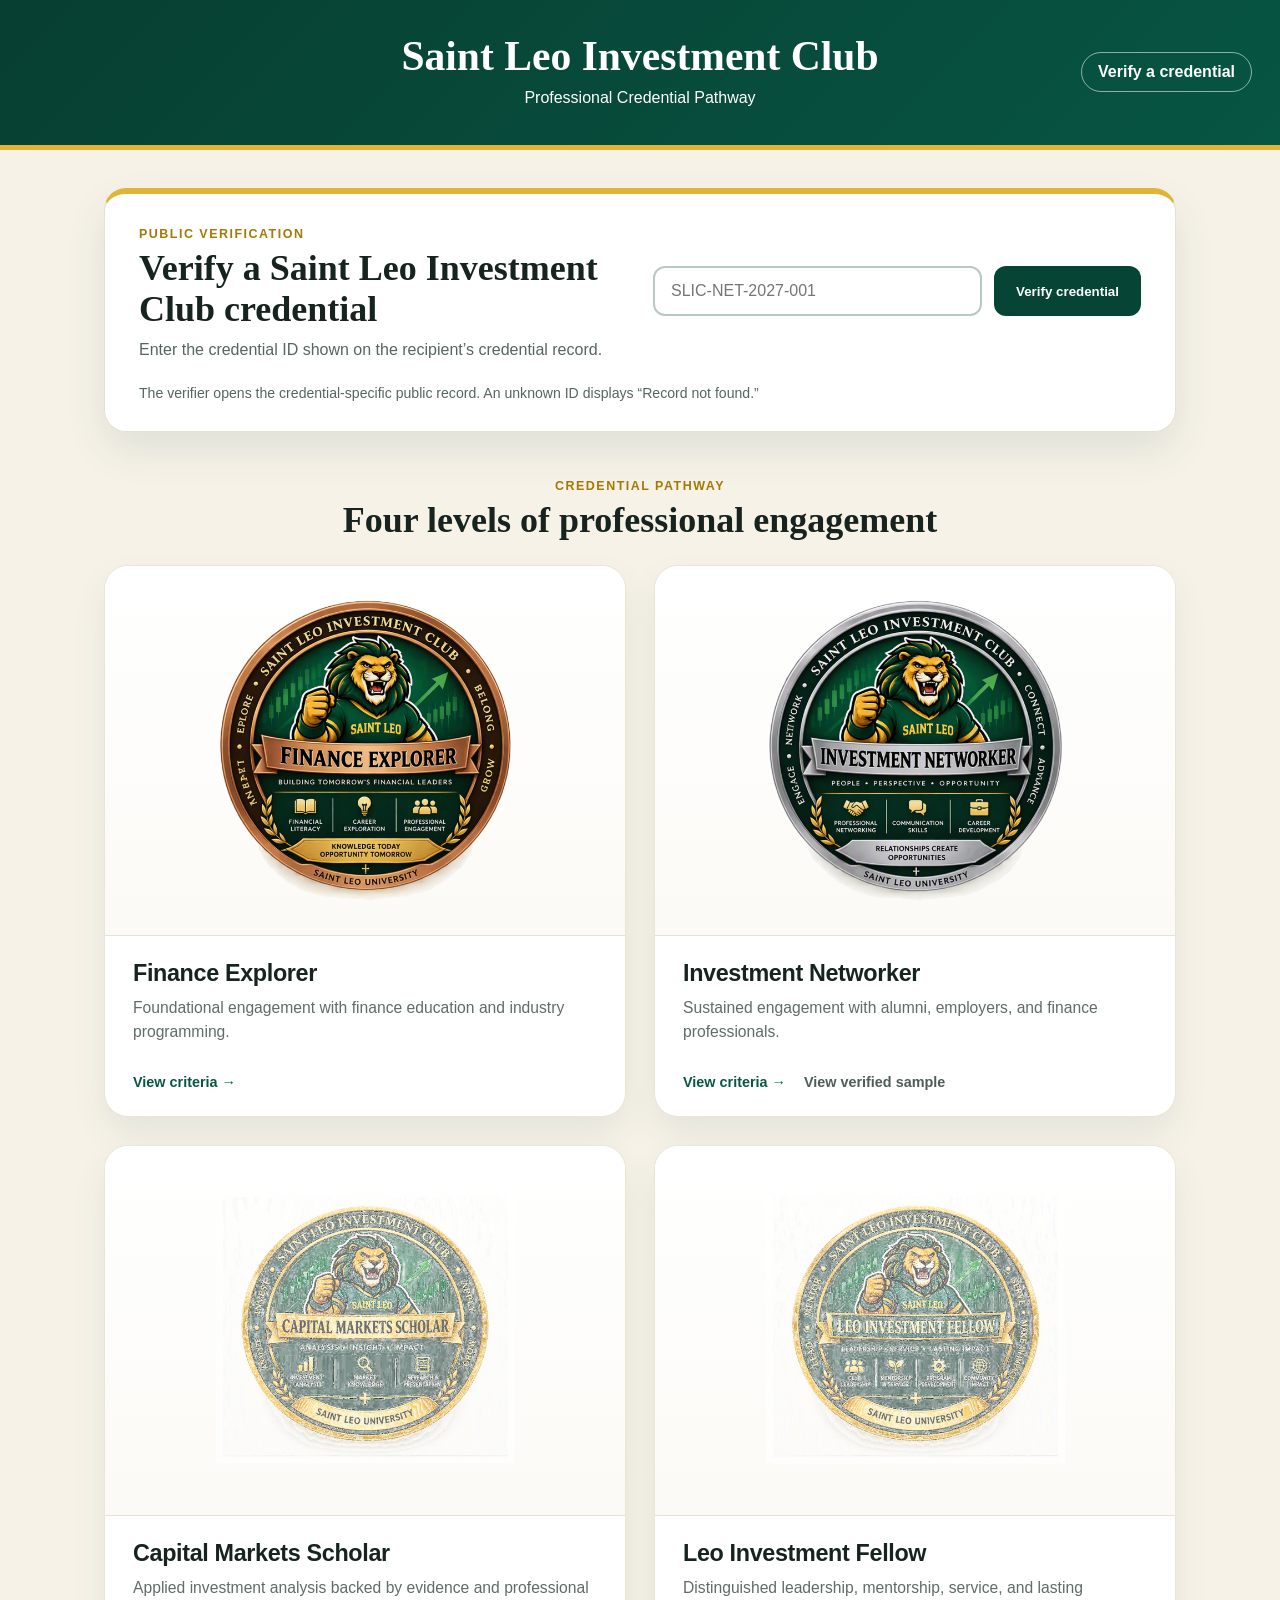
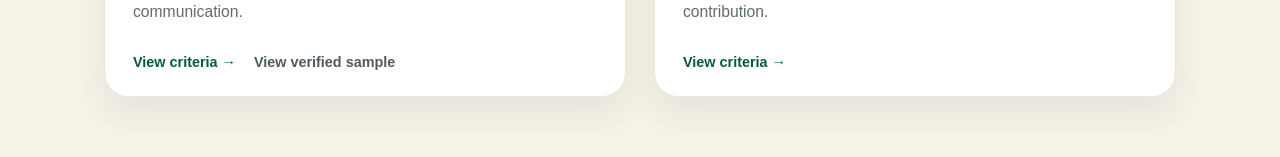
==== commit 4bc56a00: "Add files via upload" ====
--- a/index.html
+++ b/index.html
@@ -1,7 +1,8 @@
 <!DOCTYPE html>
-<html lang="en"><head><meta charset="utf-8"/><meta content="width=device-width,initial-scale=1" name="viewport"/><title>Saint Leo Investment Club Credentials</title><link href="assets/css/style.css?v=36" rel="stylesheet"/></head><body>
+
+<html lang="en"><head><meta charset="utf-8"/><meta content="width=device-width,initial-scale=1" name="viewport"/><title>Saint Leo Investment Club Credentials</title><link href="assets/css/style.css?v=37" rel="stylesheet"/></head><body>
 <header class="site-header"><h1>Saint Leo Investment Club</h1><p>Professional Credential Pathway</p><a class="header-verify" href="verify.html">Verify a credential</a></header>
 <main>
 <section aria-labelledby="verify-heading" class="verify-hero"><div><span class="eyebrow">Public verification</span><h2 id="verify-heading">Verify a Saint Leo Investment Club credential</h2><p>Enter the credential ID shown on the recipient’s credential record.</p></div><form class="verify-form" id="verify-form"><label class="sr-only" for="credential-id">Credential ID</label><input autocomplete="off" id="credential-id" name="credential-id" placeholder="SLIC-NET-2027-001" required="" type="text"/><button type="submit">Verify credential</button></form><p class="verify-note" id="verify-note">The verifier opens the credential-specific public record. An unknown ID displays “Record not found.”</p></section>
-<section aria-labelledby="pathway-heading" class="pathway"><div class="section-heading"><span class="eyebrow">Credential pathway</span><h2 id="pathway-heading">Four levels of professional engagement</h2></div><div class="credential-grid"><article class="credential-card pathway-card"><div class="pathway-visual"><img alt="Finance Explorer badge" src="assets/badges/finance-explorer-display-v31.png"/></div><div class="pathway-copy"><h3>Finance Explorer</h3><p>Foundational engagement with finance education and industry programming.</p><div class="pathway-actions"><a href="criteria/finance-explorer.html">View criteria</a></div></div></article><article class="credential-card pathway-card"><div class="pathway-visual"><img alt="Investment Networker badge" src="assets/badges/investment-networker-display-v31.png"/></div><div class="pathway-copy"><h3>Investment Networker</h3><p>Sustained engagement with alumni, employers, and finance professionals.</p><div class="pathway-actions"><a href="criteria/investment-networker.html">View criteria</a><a class="verified-link" href="credentials/SLIC-NET-2027-001.html">View verified sample</a></div></div></article><article class="credential-card pathway-card"><div class="pathway-visual"><img alt="Capital Markets Scholar badge" src="assets/badges/capital-markets-scholar-display-v31.jpg"/></div><div class="pathway-copy"><h3>Capital Markets Scholar</h3><p>Applied investment analysis backed by evidence and professional communication.</p><div class="pathway-actions"><a href="criteria/capital-markets-scholar.html">View criteria</a><a class="verified-link" href="credentials/SLIC-CMS-2027-001.html">View verified sample</a></div></div></article><article class="credential-card pathway-card"><div class="pathway-visual"><img alt="Leo Investment Fellow badge" src="assets/badges/leo-investment-fellow-display-v31.jpg"/></div><div class="pathway-copy"><h3>Leo Investment Fellow</h3><p>Distinguished leadership, mentorship, service, and lasting contribution.</p><div class="pathway-actions"><a href="criteria/leo-investment-fellow.html">View criteria</a></div></div></article></div></section></main>
+<section aria-labelledby="pathway-heading" class="pathway"><div class="section-heading"><span class="eyebrow">Credential pathway</span><h2 id="pathway-heading">Four levels of professional engagement</h2></div><div class="credential-grid"><article class="credential-card pathway-card"><div class="pathway-visual"><img alt="Finance Explorer badge" src="assets/badges/finance-explorer-normalized-v37.png"/></div><div class="pathway-copy"><h3>Finance Explorer</h3><p>Foundational engagement with finance education and industry programming.</p><div class="pathway-actions"><a href="criteria/finance-explorer.html">View criteria</a></div></div></article><article class="credential-card pathway-card"><div class="pathway-visual"><img alt="Investment Networker badge" src="assets/badges/investment-networker-normalized-v37.png"/></div><div class="pathway-copy"><h3>Investment Networker</h3><p>Sustained engagement with alumni, employers, and finance professionals.</p><div class="pathway-actions"><a href="criteria/investment-networker.html">View criteria</a><a class="verified-link" href="credentials/SLIC-NET-2027-001.html">View verified sample</a></div></div></article><article class="credential-card pathway-card"><div class="pathway-visual"><img alt="Capital Markets Scholar badge" src="assets/badges/capital-markets-scholar-normalized-v37.png"/></div><div class="pathway-copy"><h3>Capital Markets Scholar</h3><p>Applied investment analysis backed by evidence and professional communication.</p><div class="pathway-actions"><a href="criteria/capital-markets-scholar.html">View criteria</a><a class="verified-link" href="credentials/SLIC-CMS-2027-001.html">View verified sample</a></div></div></article><article class="credential-card pathway-card"><div class="pathway-visual"><img alt="Leo Investment Fellow badge" src="assets/badges/leo-investment-fellow-normalized-v37.png"/></div><div class="pathway-copy"><h3>Leo Investment Fellow</h3><p>Distinguished leadership, mentorship, service, and lasting contribution.</p><div class="pathway-actions"><a href="criteria/leo-investment-fellow.html">View criteria</a></div></div></article></div></section></main>
 <script>document.getElementById('verify-form').addEventListener('submit',function(e){e.preventDefault();const id=document.getElementById('credential-id').value.trim().toUpperCase().replace(/[^A-Z0-9-]/g,'');if(id){location.href='credentials/'+encodeURIComponent(id)+'.html';}});</script></body></html>
--- a/assets/css/style.css
+++ b/assets/css/style.css
@@ -5,3 +5,5 @@
 .verification-body{background:radial-gradient(circle at 80% 0,#e9dfbd 0,transparent 26%),linear-gradient(180deg,#f7f4eb,#eee8d9);min-height:100vh}.verification-header{height:86px;background:#063f31;color:#fff;border-bottom:5px solid var(--gold);display:flex;align-items:center;justify-content:space-between;padding:0 max(28px,calc((100vw - 1240px)/2));box-shadow:0 10px 30px #032d241c}.verification-header .brand{color:#fff;text-decoration:none;font:700 1.35rem Georgia,serif}.verification-header .header-verify{position:static;transform:none}.verification-main{max-width:1240px;padding-top:54px}.verification-shell{display:grid;grid-template-columns:36% 1fr 230px;background:#fff;border:1px solid #ded7c5;border-radius:30px;overflow:hidden;box-shadow:0 28px 70px #063f3126;min-height:620px}.verification-badge{background:linear-gradient(145deg,#0a5b47,#063f31);display:flex;align-items:center;justify-content:center;padding:34px;position:relative}.verification-badge:after{content:"";position:absolute;inset:18px;border:1px solid #e2b73d66;border-radius:22px}.verification-badge img{position:relative;z-index:1;width:100%;height:auto;object-fit:contain;filter:drop-shadow(0 20px 24px #0005)}.verification-content{padding:56px 44px 46px}.verified-pill{display:inline-flex;align-items:center;gap:9px;background:#e5f5ed;color:#07553e;border:1px solid #99d1bc;border-radius:999px;padding:8px 14px;font-weight:850;font-size:.82rem;text-transform:uppercase;letter-spacing:.05em}.checkmark{display:inline-grid;place-items:center;width:22px;height:22px;background:#087052;color:#fff;border-radius:50%}.credential-kicker{margin:24px 0 6px;color:#9a7308;font-weight:800;text-transform:uppercase;letter-spacing:.08em;font-size:.76rem}.verification-content h1{font:700 clamp(2rem,4vw,3.2rem)/1.06 Georgia,serif;margin:0;color:#12251f}.awarded-label{margin:30px 0 4px;color:#6b756f;text-transform:uppercase;letter-spacing:.09em;font-weight:800;font-size:.74rem}.verification-content h2{font:700 clamp(1.65rem,3vw,2.35rem)/1.1 Georgia,serif;margin:0 0 30px}.credential-facts{display:grid;grid-template-columns:1fr 1fr;border-top:1px solid #e6e1d5;border-left:1px solid #e6e1d5}.credential-facts div{padding:18px;border-right:1px solid #e6e1d5;border-bottom:1px solid #e6e1d5}.credential-facts span{display:block;color:#78827d;font-size:.72rem;text-transform:uppercase;letter-spacing:.08em;font-weight:800;margin-bottom:6px}.credential-facts strong{font-size:.99rem;overflow-wrap:anywhere}.active-status{color:#087052}.verification-actions{display:flex;align-items:center;gap:24px;margin-top:30px}.primary-action{display:inline-block;background:#073f32;color:#fff;text-decoration:none;padding:13px 18px;border-radius:10px}.text-action{font-weight:750}.verification-proof{background:#f5f0e3;border-left:1px solid #ded7c5;padding:42px 26px;text-align:center}.proof-title{text-transform:uppercase;letter-spacing:.08em;font-weight:850;color:#8f6a04;font-size:.75rem}.qr-frame{background:#fff;border:3px solid var(--gold);border-radius:18px;padding:14px;margin:22px auto 16px}.qr-frame img{display:block;width:100%}.verification-proof p{color:#69736e;line-height:1.45;font-size:.88rem}.proof-stamp{margin-top:30px;padding-top:22px;border-top:1px solid #d7cfba}.proof-stamp span{display:block;color:#777f7b;font-size:.72rem;text-transform:uppercase;letter-spacing:.08em}.proof-stamp strong{display:block;color:#087052;font-size:1.4rem;margin-top:6px}.trust-strip{display:grid;grid-template-columns:repeat(3,1fr);margin-top:22px;background:#073f32;color:#fff;border-radius:18px;overflow:hidden;box-shadow:0 16px 35px #063f3118}.trust-strip div{padding:22px 26px;border-right:1px solid #ffffff25}.trust-strip div:last-child{border-right:0}.trust-strip strong,.trust-strip span{display:block}.trust-strip strong{color:#f0c94e;font-size:.78rem;text-transform:uppercase;letter-spacing:.08em}.trust-strip span{margin-top:6px;overflow-wrap:anywhere}@media(max-width:980px){.verification-shell{grid-template-columns:1fr}.verification-badge{min-height:420px}.verification-badge img{max-width:420px}.verification-proof{border-left:0;border-top:1px solid #ded7c5}.qr-frame{max-width:220px}.trust-strip{grid-template-columns:1fr}.trust-strip div{border-right:0;border-bottom:1px solid #ffffff25}}@media(max-width:600px){.verification-header{height:auto;padding:20px;gap:18px;flex-direction:column}.verification-content{padding:36px 24px}.credential-facts{grid-template-columns:1fr}.verification-actions{align-items:flex-start;flex-direction:column}.verification-main{padding:24px 14px}.verification-shell{border-radius:20px}}
 /* v36: one exact card system for all four pathway credentials */
 .credential-grid{align-items:stretch}.pathway-card{display:grid;grid-template-rows:360px 1fr;background:#fff}.pathway-visual{display:flex;align-items:center;justify-content:center;padding:18px;background:linear-gradient(180deg,#fff 0%,#fbfaf6 100%);border-bottom:1px solid #e8e2d6;overflow:hidden}.pathway-visual img{display:block;width:318px;height:318px;max-width:100%;max-height:100%;object-fit:contain;object-position:center}.pathway-copy{display:flex;flex-direction:column;padding:24px 28px 26px;min-height:178px}.pathway-copy h3{font-family:Arial,Helvetica,sans-serif;font-size:1.46rem;line-height:1.18;font-weight:800;letter-spacing:-.015em;margin:0 0 9px;color:#17231f}.pathway-copy p{font-family:Arial,Helvetica,sans-serif;font-size:.98rem;line-height:1.48;color:#606c67;margin:0 0 20px;min-height:47px}.pathway-actions{display:flex;gap:18px;flex-wrap:wrap;margin-top:auto}.pathway-actions a{font-family:Arial,Helvetica,sans-serif;font-size:.9rem;font-weight:750;color:#075843;text-decoration:none}.pathway-actions a:after{content:'  →';color:#0a6750}.pathway-actions .verified-link{color:#4f5c57}.pathway-actions .verified-link:after{content:''}@media(max-width:820px){.pathway-card{grid-template-rows:min(88vw,360px) 1fr}.pathway-visual img{width:min(78vw,318px);height:min(78vw,318px)}}
+/* v37: exact shared artwork system, no detached artifacts, no embedded white canvases */
+.pathway-card{grid-template-rows:370px 1fr}.pathway-visual{padding:18px}.pathway-visual img{width:334px;height:334px;max-width:100%;max-height:100%;object-fit:contain;object-position:center}.pathway-copy{min-height:180px}.pathway-copy h3{font-family:Arial,Helvetica,sans-serif;font-size:1.46rem;line-height:1.18;font-weight:800}.pathway-copy p{font-family:Arial,Helvetica,sans-serif;font-size:.98rem;line-height:1.48}@media(max-width:820px){.pathway-card{grid-template-rows:min(90vw,370px) 1fr}.pathway-visual img{width:min(80vw,334px);height:min(80vw,334px)}}
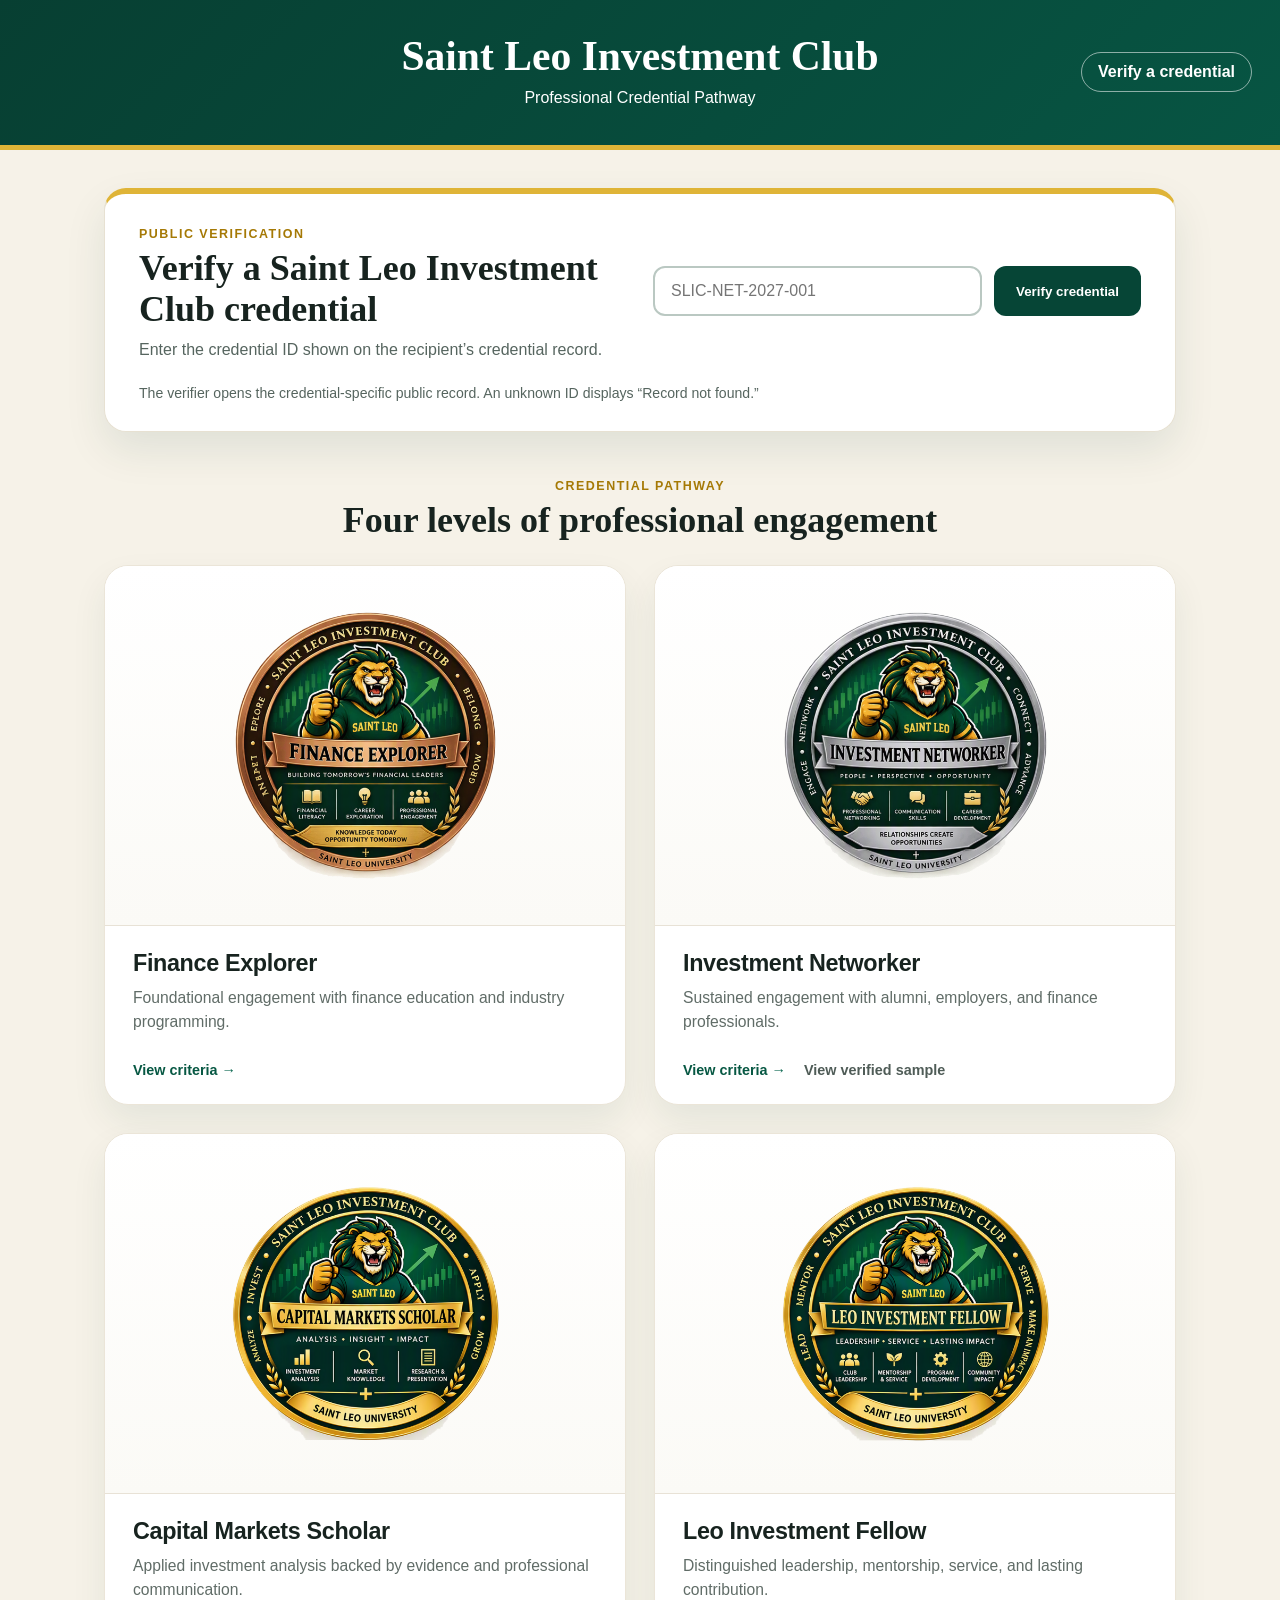
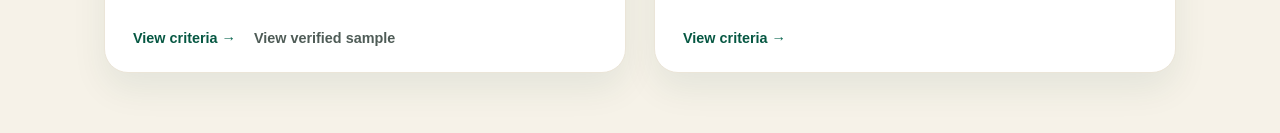
==== commit 1d518094: "Add files via upload" ====
--- a/index.html
+++ b/index.html
@@ -1,8 +1,8 @@
 <!DOCTYPE html>
 
-<html lang="en"><head><meta charset="utf-8"/><meta content="width=device-width,initial-scale=1" name="viewport"/><title>Saint Leo Investment Club Credentials</title><link href="assets/css/style.css?v=37" rel="stylesheet"/></head><body>
+<html lang="en"><head><meta charset="utf-8"/><meta content="width=device-width,initial-scale=1" name="viewport"/><title>Saint Leo Investment Club Credentials</title><link href="assets/css/style.css?v=38" rel="stylesheet"/></head><body>
 <header class="site-header"><h1>Saint Leo Investment Club</h1><p>Professional Credential Pathway</p><a class="header-verify" href="verify.html">Verify a credential</a></header>
 <main>
 <section aria-labelledby="verify-heading" class="verify-hero"><div><span class="eyebrow">Public verification</span><h2 id="verify-heading">Verify a Saint Leo Investment Club credential</h2><p>Enter the credential ID shown on the recipient’s credential record.</p></div><form class="verify-form" id="verify-form"><label class="sr-only" for="credential-id">Credential ID</label><input autocomplete="off" id="credential-id" name="credential-id" placeholder="SLIC-NET-2027-001" required="" type="text"/><button type="submit">Verify credential</button></form><p class="verify-note" id="verify-note">The verifier opens the credential-specific public record. An unknown ID displays “Record not found.”</p></section>
-<section aria-labelledby="pathway-heading" class="pathway"><div class="section-heading"><span class="eyebrow">Credential pathway</span><h2 id="pathway-heading">Four levels of professional engagement</h2></div><div class="credential-grid"><article class="credential-card pathway-card"><div class="pathway-visual"><img alt="Finance Explorer badge" src="assets/badges/finance-explorer-normalized-v37.png"/></div><div class="pathway-copy"><h3>Finance Explorer</h3><p>Foundational engagement with finance education and industry programming.</p><div class="pathway-actions"><a href="criteria/finance-explorer.html">View criteria</a></div></div></article><article class="credential-card pathway-card"><div class="pathway-visual"><img alt="Investment Networker badge" src="assets/badges/investment-networker-normalized-v37.png"/></div><div class="pathway-copy"><h3>Investment Networker</h3><p>Sustained engagement with alumni, employers, and finance professionals.</p><div class="pathway-actions"><a href="criteria/investment-networker.html">View criteria</a><a class="verified-link" href="credentials/SLIC-NET-2027-001.html">View verified sample</a></div></div></article><article class="credential-card pathway-card"><div class="pathway-visual"><img alt="Capital Markets Scholar badge" src="assets/badges/capital-markets-scholar-normalized-v37.png"/></div><div class="pathway-copy"><h3>Capital Markets Scholar</h3><p>Applied investment analysis backed by evidence and professional communication.</p><div class="pathway-actions"><a href="criteria/capital-markets-scholar.html">View criteria</a><a class="verified-link" href="credentials/SLIC-CMS-2027-001.html">View verified sample</a></div></div></article><article class="credential-card pathway-card"><div class="pathway-visual"><img alt="Leo Investment Fellow badge" src="assets/badges/leo-investment-fellow-normalized-v37.png"/></div><div class="pathway-copy"><h3>Leo Investment Fellow</h3><p>Distinguished leadership, mentorship, service, and lasting contribution.</p><div class="pathway-actions"><a href="criteria/leo-investment-fellow.html">View criteria</a></div></div></article></div></section></main>
+<section aria-labelledby="pathway-heading" class="pathway"><div class="section-heading"><span class="eyebrow">Credential pathway</span><h2 id="pathway-heading">Four levels of professional engagement</h2></div><div class="credential-grid"><article class="credential-card pathway-card"><div class="pathway-visual"><img alt="Finance Explorer badge" src="assets/badges/finance-explorer-landing-v38.png"/></div><div class="pathway-copy"><h3>Finance Explorer</h3><p>Foundational engagement with finance education and industry programming.</p><div class="pathway-actions"><a href="criteria/finance-explorer.html">View criteria</a></div></div></article><article class="credential-card pathway-card"><div class="pathway-visual"><img alt="Investment Networker badge" src="assets/badges/investment-networker-landing-v38.png"/></div><div class="pathway-copy"><h3>Investment Networker</h3><p>Sustained engagement with alumni, employers, and finance professionals.</p><div class="pathway-actions"><a href="criteria/investment-networker.html">View criteria</a><a class="verified-link" href="credentials/SLIC-NET-2027-001.html">View verified sample</a></div></div></article><article class="credential-card pathway-card"><div class="pathway-visual"><img alt="Capital Markets Scholar badge" src="assets/badges/capital-markets-scholar-landing-v38.png"/></div><div class="pathway-copy"><h3>Capital Markets Scholar</h3><p>Applied investment analysis backed by evidence and professional communication.</p><div class="pathway-actions"><a href="criteria/capital-markets-scholar.html">View criteria</a><a class="verified-link" href="credentials/SLIC-CMS-2027-001.html">View verified sample</a></div></div></article><article class="credential-card pathway-card"><div class="pathway-visual"><img alt="Leo Investment Fellow badge" src="assets/badges/leo-investment-fellow-landing-v38.png"/></div><div class="pathway-copy"><h3>Leo Investment Fellow</h3><p>Distinguished leadership, mentorship, service, and lasting contribution.</p><div class="pathway-actions"><a href="criteria/leo-investment-fellow.html">View criteria</a></div></div></article></div></section></main>
 <script>document.getElementById('verify-form').addEventListener('submit',function(e){e.preventDefault();const id=document.getElementById('credential-id').value.trim().toUpperCase().replace(/[^A-Z0-9-]/g,'');if(id){location.href='credentials/'+encodeURIComponent(id)+'.html';}});</script></body></html>
--- a/assets/css/style.css
+++ b/assets/css/style.css
@@ -5,5 +5,5 @@
 .verification-body{background:radial-gradient(circle at 80% 0,#e9dfbd 0,transparent 26%),linear-gradient(180deg,#f7f4eb,#eee8d9);min-height:100vh}.verification-header{height:86px;background:#063f31;color:#fff;border-bottom:5px solid var(--gold);display:flex;align-items:center;justify-content:space-between;padding:0 max(28px,calc((100vw - 1240px)/2));box-shadow:0 10px 30px #032d241c}.verification-header .brand{color:#fff;text-decoration:none;font:700 1.35rem Georgia,serif}.verification-header .header-verify{position:static;transform:none}.verification-main{max-width:1240px;padding-top:54px}.verification-shell{display:grid;grid-template-columns:36% 1fr 230px;background:#fff;border:1px solid #ded7c5;border-radius:30px;overflow:hidden;box-shadow:0 28px 70px #063f3126;min-height:620px}.verification-badge{background:linear-gradient(145deg,#0a5b47,#063f31);display:flex;align-items:center;justify-content:center;padding:34px;position:relative}.verification-badge:after{content:"";position:absolute;inset:18px;border:1px solid #e2b73d66;border-radius:22px}.verification-badge img{position:relative;z-index:1;width:100%;height:auto;object-fit:contain;filter:drop-shadow(0 20px 24px #0005)}.verification-content{padding:56px 44px 46px}.verified-pill{display:inline-flex;align-items:center;gap:9px;background:#e5f5ed;color:#07553e;border:1px solid #99d1bc;border-radius:999px;padding:8px 14px;font-weight:850;font-size:.82rem;text-transform:uppercase;letter-spacing:.05em}.checkmark{display:inline-grid;place-items:center;width:22px;height:22px;background:#087052;color:#fff;border-radius:50%}.credential-kicker{margin:24px 0 6px;color:#9a7308;font-weight:800;text-transform:uppercase;letter-spacing:.08em;font-size:.76rem}.verification-content h1{font:700 clamp(2rem,4vw,3.2rem)/1.06 Georgia,serif;margin:0;color:#12251f}.awarded-label{margin:30px 0 4px;color:#6b756f;text-transform:uppercase;letter-spacing:.09em;font-weight:800;font-size:.74rem}.verification-content h2{font:700 clamp(1.65rem,3vw,2.35rem)/1.1 Georgia,serif;margin:0 0 30px}.credential-facts{display:grid;grid-template-columns:1fr 1fr;border-top:1px solid #e6e1d5;border-left:1px solid #e6e1d5}.credential-facts div{padding:18px;border-right:1px solid #e6e1d5;border-bottom:1px solid #e6e1d5}.credential-facts span{display:block;color:#78827d;font-size:.72rem;text-transform:uppercase;letter-spacing:.08em;font-weight:800;margin-bottom:6px}.credential-facts strong{font-size:.99rem;overflow-wrap:anywhere}.active-status{color:#087052}.verification-actions{display:flex;align-items:center;gap:24px;margin-top:30px}.primary-action{display:inline-block;background:#073f32;color:#fff;text-decoration:none;padding:13px 18px;border-radius:10px}.text-action{font-weight:750}.verification-proof{background:#f5f0e3;border-left:1px solid #ded7c5;padding:42px 26px;text-align:center}.proof-title{text-transform:uppercase;letter-spacing:.08em;font-weight:850;color:#8f6a04;font-size:.75rem}.qr-frame{background:#fff;border:3px solid var(--gold);border-radius:18px;padding:14px;margin:22px auto 16px}.qr-frame img{display:block;width:100%}.verification-proof p{color:#69736e;line-height:1.45;font-size:.88rem}.proof-stamp{margin-top:30px;padding-top:22px;border-top:1px solid #d7cfba}.proof-stamp span{display:block;color:#777f7b;font-size:.72rem;text-transform:uppercase;letter-spacing:.08em}.proof-stamp strong{display:block;color:#087052;font-size:1.4rem;margin-top:6px}.trust-strip{display:grid;grid-template-columns:repeat(3,1fr);margin-top:22px;background:#073f32;color:#fff;border-radius:18px;overflow:hidden;box-shadow:0 16px 35px #063f3118}.trust-strip div{padding:22px 26px;border-right:1px solid #ffffff25}.trust-strip div:last-child{border-right:0}.trust-strip strong,.trust-strip span{display:block}.trust-strip strong{color:#f0c94e;font-size:.78rem;text-transform:uppercase;letter-spacing:.08em}.trust-strip span{margin-top:6px;overflow-wrap:anywhere}@media(max-width:980px){.verification-shell{grid-template-columns:1fr}.verification-badge{min-height:420px}.verification-badge img{max-width:420px}.verification-proof{border-left:0;border-top:1px solid #ded7c5}.qr-frame{max-width:220px}.trust-strip{grid-template-columns:1fr}.trust-strip div{border-right:0;border-bottom:1px solid #ffffff25}}@media(max-width:600px){.verification-header{height:auto;padding:20px;gap:18px;flex-direction:column}.verification-content{padding:36px 24px}.credential-facts{grid-template-columns:1fr}.verification-actions{align-items:flex-start;flex-direction:column}.verification-main{padding:24px 14px}.verification-shell{border-radius:20px}}
 /* v36: one exact card system for all four pathway credentials */
 .credential-grid{align-items:stretch}.pathway-card{display:grid;grid-template-rows:360px 1fr;background:#fff}.pathway-visual{display:flex;align-items:center;justify-content:center;padding:18px;background:linear-gradient(180deg,#fff 0%,#fbfaf6 100%);border-bottom:1px solid #e8e2d6;overflow:hidden}.pathway-visual img{display:block;width:318px;height:318px;max-width:100%;max-height:100%;object-fit:contain;object-position:center}.pathway-copy{display:flex;flex-direction:column;padding:24px 28px 26px;min-height:178px}.pathway-copy h3{font-family:Arial,Helvetica,sans-serif;font-size:1.46rem;line-height:1.18;font-weight:800;letter-spacing:-.015em;margin:0 0 9px;color:#17231f}.pathway-copy p{font-family:Arial,Helvetica,sans-serif;font-size:.98rem;line-height:1.48;color:#606c67;margin:0 0 20px;min-height:47px}.pathway-actions{display:flex;gap:18px;flex-wrap:wrap;margin-top:auto}.pathway-actions a{font-family:Arial,Helvetica,sans-serif;font-size:.9rem;font-weight:750;color:#075843;text-decoration:none}.pathway-actions a:after{content:'  →';color:#0a6750}.pathway-actions .verified-link{color:#4f5c57}.pathway-actions .verified-link:after{content:''}@media(max-width:820px){.pathway-card{grid-template-rows:min(88vw,360px) 1fr}.pathway-visual img{width:min(78vw,318px);height:min(78vw,318px)}}
-/* v37: exact shared artwork system, no detached artifacts, no embedded white canvases */
-.pathway-card{grid-template-rows:370px 1fr}.pathway-visual{padding:18px}.pathway-visual img{width:334px;height:334px;max-width:100%;max-height:100%;object-fit:contain;object-position:center}.pathway-copy{min-height:180px}.pathway-copy h3{font-family:Arial,Helvetica,sans-serif;font-size:1.46rem;line-height:1.18;font-weight:800}.pathway-copy p{font-family:Arial,Helvetica,sans-serif;font-size:.98rem;line-height:1.48}@media(max-width:820px){.pathway-card{grid-template-rows:min(90vw,370px) 1fr}.pathway-visual img{width:min(80vw,334px);height:min(80vw,334px)}}
+/* v38 final: four clean distinct badges, one identical landing-page presentation */
+.pathway-card{grid-template-rows:360px 1fr}.pathway-visual{padding:20px;display:flex;align-items:center;justify-content:center;overflow:hidden}.pathway-visual img{display:block;width:320px;height:320px;max-width:100%;max-height:100%;object-fit:contain;object-position:center}.pathway-copy{min-height:178px}.pathway-copy h3{font-family:Arial,Helvetica,sans-serif;font-size:1.46rem;line-height:1.18;font-weight:800}.pathway-copy p{font-family:Arial,Helvetica,sans-serif;font-size:.98rem;line-height:1.48}@media(max-width:820px){.pathway-card{grid-template-rows:min(88vw,360px) 1fr}.pathway-visual img{width:min(78vw,320px);height:min(78vw,320px)}}
